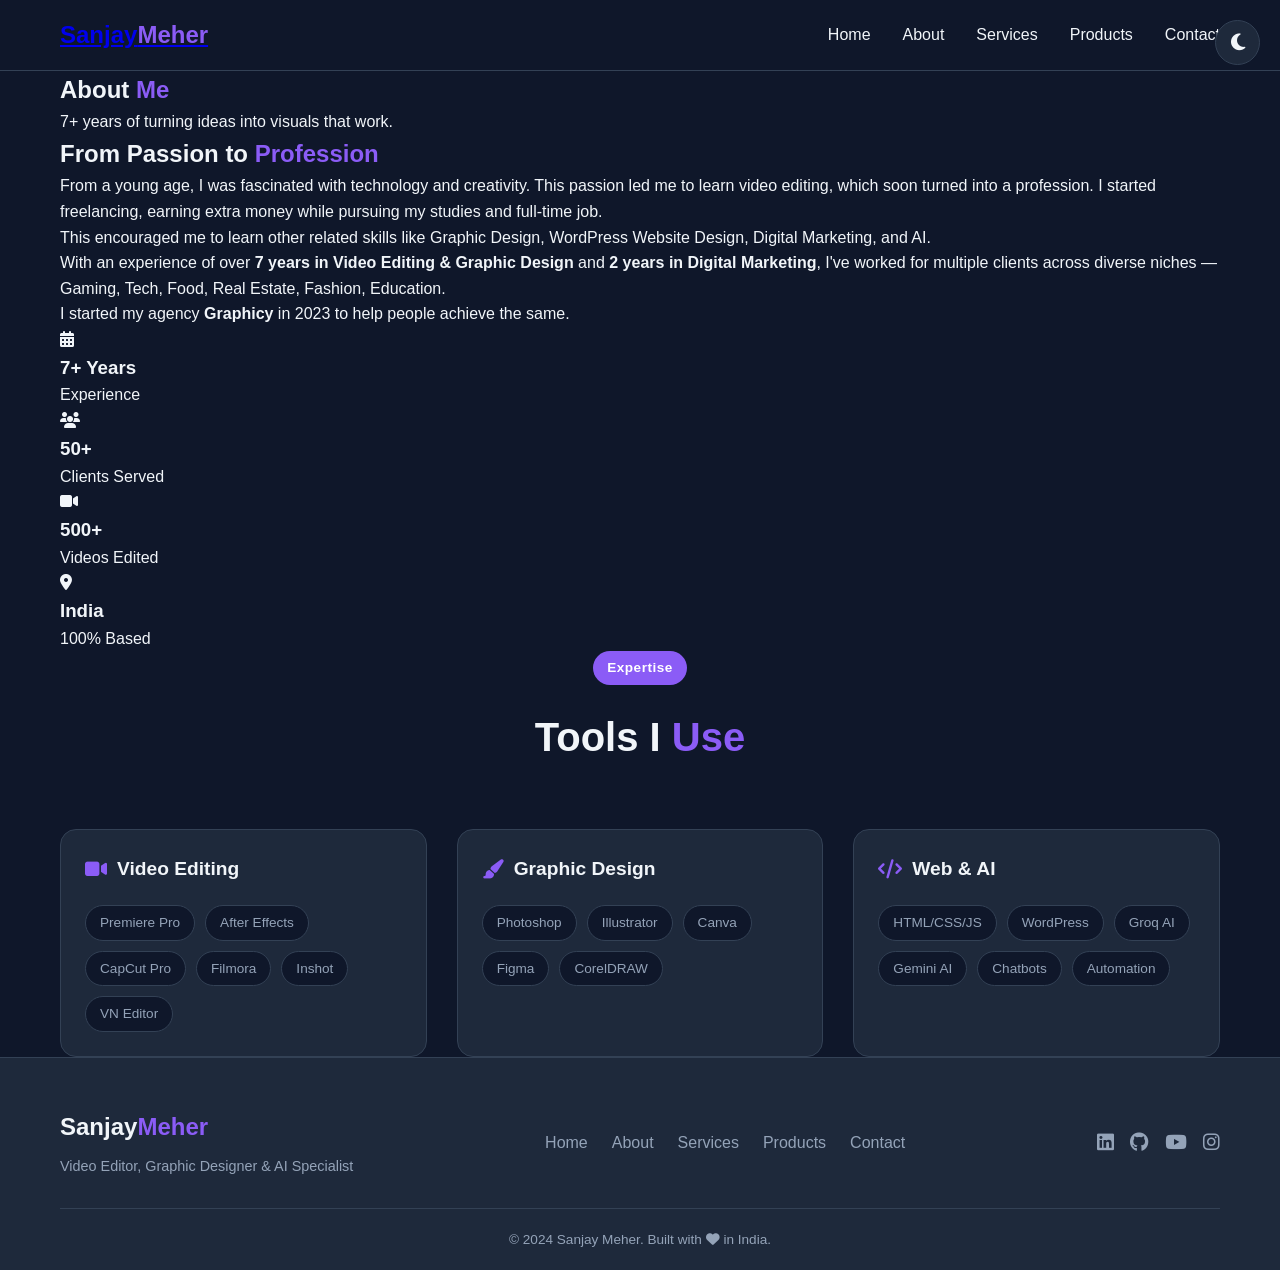
==== about.html @ a9eccd15 "Create about.html" ====
<!DOCTYPE html>
<html lang="en">
<head>
    <meta charset="UTF-8">
    <meta name="viewport" content="width=device-width, initial-scale=1.0">
    <meta name="description" content="Learn about Sanjay Meher - 7+ years experience in video editing, graphic design, and AI automation.">
    <title>About Sanjay Meher | Video Editor & AI Specialist</title>
    <link rel="stylesheet" href="style.css">
    <link rel="stylesheet" href="https://cdnjs.cloudflare.com/ajax/libs/font-awesome/6.5.1/css/all.min.css">
</head>
<body>
    <!-- Theme Toggle -->
    <div class="theme-toggle">
        <button id="themeBtn" aria-label="Switch theme">
            <i class="fas fa-moon"></i>
        </button>
    </div>

    <!-- Navigation (same as index) -->
    <nav>
        <div class="container nav-container">
            <div class="logo">
                <a href="index.html" class="logo-text">Sanjay<span class="accent">Meher</span></a>
            </div>
            <ul class="nav-links">
                <li><a href="index.html">Home</a></li>
                <li><a href="about.html">About</a></li>
                <li><a href="services.html">Services</a></li>
                <li><a href="products.html">Products</a></li>
                <li><a href="contact.html">Contact</a></li>
            </ul>
            <button class="mobile-menu-btn" id="mobileMenuBtn">
                <i class="fas fa-bars"></i>
            </button>
        </div>
    </nav>

    <div class="mobile-menu" id="mobileMenu">
        <ul>
            <li><a href="index.html">Home</a></li>
            <li><a href="about.html">About</a></li>
            <li><a href="services.html">Services</a></li>
            <li><a href="products.html">Products</a></li>
            <li><a href="contact.html">Contact</a></li>
        </ul>
    </div>

    <!-- About Hero -->
    <section class="page-hero">
        <div class="container">
            <h1>About <span class="accent">Me</span></h1>
            <p>7+ years of turning ideas into visuals that work.</p>
        </div>
    </section>

    <!-- Bio Section -->
    <section class="about-section">
        <div class="container">
            <div class="about-grid">
                <div class="about-content">
                    <h2>From Passion to <span class="accent">Profession</span></h2>
                    <p>From a young age, I was fascinated with technology and creativity. This passion led me to learn video editing, which soon turned into a profession. I started freelancing, earning extra money while pursuing my studies and full-time job.</p>
                    <p>This encouraged me to learn other related skills like Graphic Design, WordPress Website Design, Digital Marketing, and AI.</p>
                    <p>With an experience of over <strong>7 years in Video Editing & Graphic Design</strong> and <strong>2 years in Digital Marketing</strong>, I've worked for multiple clients across diverse niches — Gaming, Tech, Food, Real Estate, Fashion, Education.</p>
                    <p>I started my agency <strong>Graphicy</strong> in 2023 to help people achieve the same.</p>
                </div>
                <div class="about-stats">
                    <div class="stat-card">
                        <i class="fas fa-calendar-alt"></i>
                        <h3>7+ Years</h3>
                        <p>Experience</p>
                    </div>
                    <div class="stat-card">
                        <i class="fas fa-users"></i>
                        <h3>50+</h3>
                        <p>Clients Served</p>
                    </div>
                    <div class="stat-card">
                        <i class="fas fa-video"></i>
                        <h3>500+</h3>
                        <p>Videos Edited</p>
                    </div>
                    <div class="stat-card">
                        <i class="fas fa-map-marker-alt"></i>
                        <h3>India</h3>
                        <p>100% Based</p>
                    </div>
                </div>
            </div>
        </div>
    </section>

    <!-- Skills/Tools Section (Compact) -->
    <section class="tools-section">
        <div class="container">
            <div class="section-header">
                <span class="section-tag">Expertise</span>
                <h2 class="section-title">Tools I <span class="accent">Use</span></h2>
            </div>
            <div class="skills-grid">
                <div class="skill-category">
                    <h3><i class="fas fa-video"></i> Video Editing</h3>
                    <div class="skill-items">
                        <span>Premiere Pro</span>
                        <span>After Effects</span>
                        <span>CapCut Pro</span>
                        <span>Filmora</span>
                        <span>Inshot</span>
                        <span>VN Editor</span>
                    </div>
                </div>
                <div class="skill-category">
                    <h3><i class="fas fa-paintbrush"></i> Graphic Design</h3>
                    <div class="skill-items">
                        <span>Photoshop</span>
                        <span>Illustrator</span>
                        <span>Canva</span>
                        <span>Figma</span>
                        <span>CorelDRAW</span>
                    </div>
                </div>
                <div class="skill-category">
                    <h3><i class="fas fa-code"></i> Web & AI</h3>
                    <div class="skill-items">
                        <span>HTML/CSS/JS</span>
                        <span>WordPress</span>
                        <span>Groq AI</span>
                        <span>Gemini AI</span>
                        <span>Chatbots</span>
                        <span>Automation</span>
                    </div>
                </div>
            </div>
        </div>
    </section>

    <!-- Footer (same as index) -->
    <footer>
        <div class="container">
            <div class="footer-content">
                <div class="footer-logo">
                    <span class="logo-text">Sanjay<span class="accent">Meher</span></span>
                    <p>Video Editor, Graphic Designer & AI Specialist</p>
                </div>
                <div class="footer-links">
                    <a href="index.html">Home</a>
                    <a href="about.html">About</a>
                    <a href="services.html">Services</a>
                    <a href="products.html">Products</a>
                    <a href="contact.html">Contact</a>
                </div>
                <div class="footer-social">
                    <a href="#" target="_blank"><i class="fab fa-linkedin"></i></a>
                    <a href="#" target="_blank"><i class="fab fa-github"></i></a>
                    <a href="#" target="_blank"><i class="fab fa-youtube"></i></a>
                    <a href="#" target="_blank"><i class="fab fa-instagram"></i></a>
                </div>
            </div>
            <div class="footer-bottom">
                <p>&copy; 2024 Sanjay Meher. Built with <i class="fas fa-heart"></i> in India.</p>
            </div>
        </div>
    </footer>

    <script src="script.js"></script>
</body>
</html>
---- style.css ----
/* ========== CSS Variables (Dark Theme Default) ========== */
:root {
    --bg-primary: #0F172A;
    --bg-secondary: #1E293B;
    --bg-card: #1E293B;
    --text-primary: #F1F5F9;
    --text-secondary: #94A3B8;
    --accent: #8B5CF6;
    --accent-hover: #7C3AED;
    --border: #334155;
    --success: #10B981;
    --warning: #F59E0B;
    --danger: #EF4444;
}

/* Light Theme Override */
body.light-theme {
    --bg-primary: #FFFFFF;
    --bg-secondary: #F8FAFC;
    --bg-card: #FFFFFF;
    --text-primary: #0F172A;
    --text-secondary: #475569;
    --border: #E2E8F0;
}

/* ========== Reset & Base ========== */
* {
    margin: 0;
    padding: 0;
    box-sizing: border-box;
}

html {
    scroll-behavior: smooth;
}

body {
    font-family: -apple-system, BlinkMacSystemFont, 'Segoe UI', Roboto, 'Helvetica Neue', Arial, sans-serif;
    background: var(--bg-primary);
    color: var(--text-primary);
    line-height: 1.6;
    transition: background 0.3s ease, color 0.3s ease;
}

.container {
    max-width: 1200px;
    margin: 0 auto;
    padding: 0 20px;
}

/* ========== Typography ========== */
.accent {
    color: var(--accent);
}

.section-header {
    text-align: center;
    margin-bottom: 60px;
}

.section-tag {
    display: inline-block;
    background: var(--accent);
    color: white;
    font-size: 0.85rem;
    font-weight: 600;
    padding: 6px 14px;
    border-radius: 20px;
    margin-bottom: 20px;
    letter-spacing: 0.5px;
}

.section-title {
    font-size: 2.5rem;
    margin-bottom: 16px;
}

.section-subtitle {
    color: var(--text-secondary);
    font-size: 1.1rem;
    max-width: 600px;
    margin: 0 auto;
}

/* ========== Theme Toggle ========== */
.theme-toggle {
    position: fixed;
    top: 20px;
    right: 20px;
    z-index: 1000;
}

#themeBtn {
    background: var(--bg-card);
    border: 1px solid var(--border);
    border-radius: 50%;
    width: 45px;
    height: 45px;
    cursor: pointer;
    font-size: 1.2rem;
    color: var(--text-primary);
    transition: all 0.3s ease;
}

#themeBtn:hover {
    background: var(--accent);
    color: white;
    border-color: var(--accent);
}

/* ========== Navigation ========== */
nav {
    background: var(--bg-primary);
    border-bottom: 1px solid var(--border);
    position: sticky;
    top: 0;
    z-index: 100;
    backdrop-filter: blur(10px);
}

.nav-container {
    display: flex;
    justify-content: space-between;
    align-items: center;
    height: 70px;
}

.logo-text {
    font-size: 1.5rem;
    font-weight: 700;
}

.nav-links {
    display: flex;
    gap: 32px;
    list-style: none;
}

.nav-links a {
    color: var(--text-primary);
    text-decoration: none;
    font-weight: 500;
    transition: color 0.3s ease;
}

.nav-links a:hover {
    color: var(--accent);
}

.mobile-menu-btn {
    display: none;
    background: none;
    border: none;
    font-size: 1.5rem;
    cursor: pointer;
    color: var(--text-primary);
}

.mobile-menu {
    display: none;
    position: fixed;
    top: 70px;
    left: 0;
    right: 0;
    background: var(--bg-primary);
    border-bottom: 1px solid var(--border);
    padding: 20px;
    z-index: 99;
}

.mobile-menu.active {
    display: block;
}

.mobile-menu ul {
    list-style: none;
}

.mobile-menu li {
    margin-bottom: 15px;
}

.mobile-menu a {
    color: var(--text-primary);
    text-decoration: none;
    font-size: 1.1rem;
}

/* ========== Hero Section ========== */
.hero {
    padding: 100px 0 80px;
    text-align: center;
}

.hero-badge {
    display: inline-block;
    background: var(--bg-card);
    border: 1px solid var(--border);
    border-radius: 50px;
    padding: 8px 20px;
    font-size: 0.85rem;
    color: var(--text-secondary);
    margin-bottom: 30px;
}

.hero-title {
    font-size: 3.5rem;
    line-height: 1.2;
    margin-bottom: 24px;
}

.hero-subtitle {
    font-size: 1.2rem;
    color: var(--text-secondary);
    max-width: 700px;
    margin: 0 auto 32px;
}

.hero-buttons {
    display: flex;
    gap: 16px;
    justify-content: center;
    margin-bottom: 40px;
}

.btn {
    display: inline-flex;
    align-items: center;
    gap: 10px;
    padding: 12px 28px;
    border-radius: 50px;
    text-decoration: none;
    font-weight: 600;
    transition: all 0.3s ease;
    cursor: pointer;
    border: none;
    font-size: 1rem;
}

.btn-primary {
    background: var(--accent);
    color: white;
}

.btn-primary:hover {
    background: var(--accent-hover);
    transform: translateY(-2px);
}

.btn-secondary {
    background: transparent;
    color: var(--text-primary);
    border: 1px solid var(--border);
}

.btn-secondary:hover {
    border-color: var(--accent);
    color: var(--accent);
}

.trust-badge {
    color: var(--text-secondary);
    font-size: 0.9rem;
}

/* ========== Services Section ========== */
.services {
    padding: 80px 0;
}

.services-grid {
    display: grid;
    grid-template-columns: repeat(auto-fit, minmax(350px, 1fr));
    gap: 30px;
}

.service-card {
    background: var(--bg-card);
    border: 1px solid var(--border);
    border-radius: 20px;
    padding: 30px;
    transition: all 0.3s ease;
}

.service-card:hover {
    transform: translateY(-5px);
    border-color: var(--accent);
}

.service-icon {
    font-size: 2.5rem;
    color: var(--accent);
    margin-bottom: 20px;
}

.service-card h3 {
    font-size: 1.3rem;
    margin-bottom: 12px;
}

.service-card p {
    color: var(--text-secondary);
    margin-bottom: 16px;
}

.service-features {
    list-style: none;
    margin-top: 16px;
}

.service-features li {
    color: var(--text-secondary);
    font-size: 0.9rem;
    padding: 6px 0;
    padding-left: 20px;
    position: relative;
}

.service-features li::before {
    content: "✓";
    color: var(--accent);
    position: absolute;
    left: 0;
}

/* ========== Skills Section ========== */
.skills {
    padding: 80px 0;
    background: var(--bg-secondary);
}

.skills-grid {
    display: grid;
    grid-template-columns: repeat(auto-fit, minmax(250px, 1fr));
    gap: 30px;
}

.skill-category {
    background: var(--bg-card);
    border: 1px solid var(--border);
    border-radius: 16px;
    padding: 24px;
}

.skill-category h3 {
    font-size: 1.2rem;
    margin-bottom: 20px;
    display: flex;
    align-items: center;
    gap: 10px;
}

.skill-category h3 i {
    color: var(--accent);
}

.skill-items {
    display: flex;
    flex-wrap: wrap;
    gap: 10px;
}

.skill-items span {
    background: var(--bg-primary);
    color: var(--text-secondary);
    padding: 6px 14px;
    border-radius: 20px;
    font-size: 0.85rem;
    border: 1px solid var(--border);
}

/* ========== Contact Section ========== */
.contact {
    padding: 80px 0;
}

.contact-grid {
    display: grid;
    grid-template-columns: 1fr 1fr;
    gap: 40px;
}

.contact-info {
    display: flex;
    flex-direction: column;
    gap: 24px;
}

.contact-card {
    background: var(--bg-card);
    border: 1px solid var(--border);
    border-radius: 20px;
    padding: 30px;
    text-align: center;
}

.contact-card i {
    font-size: 2.5rem;
    color: var(--accent);
    margin-bottom: 15px;
}

.contact-card h3 {
    margin-bottom: 8px;
}

.contact-card p {
    color: var(--text-secondary);
    margin-bottom: 20px;
}

.btn-whatsapp, .btn-email {
    display: inline-block;
    padding: 10px 20px;
    border-radius: 50px;
    text-decoration: none;
    font-weight: 600;
    transition: all 0.3s ease;
}

.btn-whatsapp {
    background: #25D366;
    color: white;
}

.btn-email {
    background: var(--accent);
    color: white;
}

.contact-form {
    background: var(--bg-card);
    border: 1px solid var(--border);
    border-radius: 20px;
    padding: 30px;
}

.contact-form input,
.contact-form textarea {
    width: 100%;
    padding: 12px 16px;
    margin-bottom: 16px;
    background: var(--bg-primary);
    border: 1px solid var(--border);
    border-radius: 12px;
    color: var(--text-primary);
    font-family: inherit;
}

.contact-form input:focus,
.contact-form textarea:focus {
    outline: none;
    border-color: var(--accent);
}

/* ========== Footer ========== */
footer {
    background: var(--bg-secondary);
    border-top: 1px solid var(--border);
    padding: 50px 0 20px;
}

.footer-content {
    display: flex;
    justify-content: space-between;
    align-items: center;
    flex-wrap: wrap;
    gap: 30px;
    margin-bottom: 30px;
}

.footer-logo p {
    color: var(--text-secondary);
    font-size: 0.9rem;
    margin-top: 8px;
}

.footer-links {
    display: flex;
    gap: 24px;
    flex-wrap: wrap;
}

.footer-links a {
    color: var(--text-secondary);
    text-decoration: none;
    transition: color 0.3s ease;
}

.footer-links a:hover {
    color: var(--accent);
}

.footer-social {
    display: flex;
    gap: 16px;
}

.footer-social a {
    color: var(--text-secondary);
    font-size: 1.2rem;
    transition: color 0.3s ease;
}

.footer-social a:hover {
    color: var(--accent);
}

.footer-bottom {
    text-align: center;
    padding-top: 20px;
    border-top: 1px solid var(--border);
    color: var(--text-secondary);
    font-size: 0.85rem;
}

/* ========== Responsive ========== */
@media (max-width: 768px) {
    .nav-links {
        display: none;
    }
    
    .mobile-menu-btn {
        display: block;
    }
    
    .hero-title {
        font-size: 2.2rem;
    }
    
    .section-title {
        font-size: 1.8rem;
    }
    
    .services-grid {
        grid-template-columns: 1fr;
    }
    
    .contact-grid {
        grid-template-columns: 1fr;
    }
    
    .footer-content {
        flex-direction: column;
        text-align: center;
    }
    
    .hero-buttons {
        flex-direction: column;
        align-items: center;
    }
    
    .btn {
        width: 100%;
        max-width: 250px;
        justify-content: center;
    }
}

@media (max-width: 480px) {
    .container {
        padding: 0 16px;
    }
    
    .hero {
        padding: 60px 0;
    }
    
    .hero-title {
        font-size: 1.8rem;
    }
}
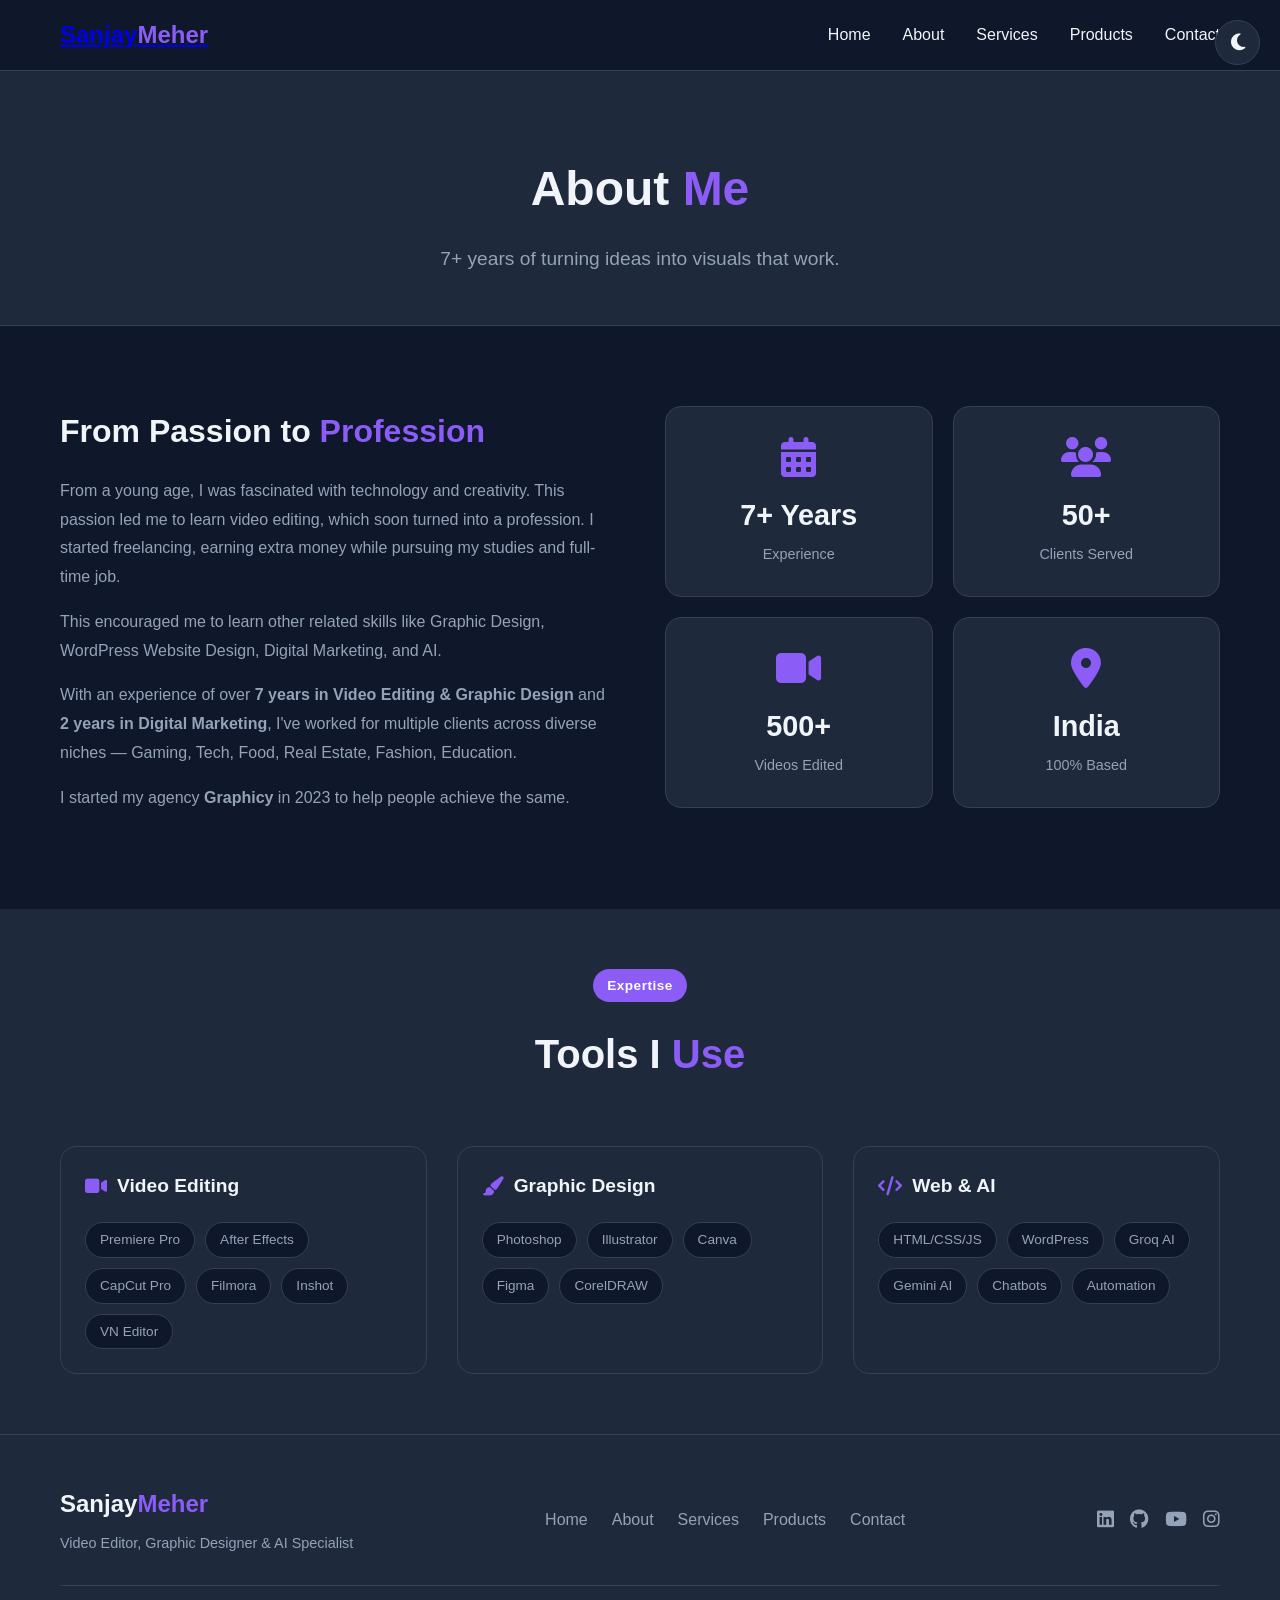
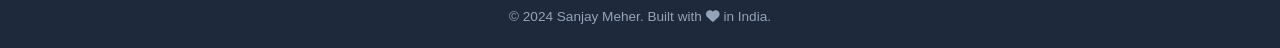
==== commit 87ba1749: "Update about.html" ====
--- a/about.html
+++ b/about.html
@@ -162,6 +162,6 @@
         </div>
     </footer>
 
-    <script src="script.js"></script>
+    <script src="js/main.js"></script>
 </body>
 </html>
--- a/style.css
+++ b/style.css
@@ -12,7 +12,509 @@
     --warning: #F59E0B;
     --danger: #EF4444;
 }
-
+/* ========== Page Hero ========== */
+.page-hero {
+    padding: 80px 0 50px;
+    text-align: center;
+    background: var(--bg-secondary);
+    border-bottom: 1px solid var(--border);
+}
+/* ========== Services Page ========== */
+.services-section {
+    padding: 60px 0;
+}
+
+.services-grid-full {
+    display: grid;
+    grid-template-columns: repeat(auto-fill, minmax(350px, 1fr));
+    gap: 30px;
+}
+
+.service-card-full {
+    background: var(--bg-card);
+    border: 1px solid var(--border);
+    border-radius: 20px;
+    padding: 30px;
+    transition: all 0.3s ease;
+}
+
+.service-card-full:hover {
+    transform: translateY(-5px);
+    border-color: var(--accent);
+}
+
+.service-price {
+    margin-top: 20px;
+    padding-top: 15px;
+    border-top: 1px solid var(--border);
+    font-weight: 600;
+    color: var(--accent);
+    font-size: 1.1rem;
+}
+
+/* How It Works Steps */
+.how-it-works {
+    padding: 60px 0;
+    background: var(--bg-secondary);
+}
+
+.steps-grid {
+    display: grid;
+    grid-template-columns: repeat(auto-fit, minmax(250px, 1fr));
+    gap: 30px;
+    margin-top: 40px;
+}
+
+.step-card {
+    text-align: center;
+    padding: 30px;
+    background: var(--bg-card);
+    border: 1px solid var(--border);
+    border-radius: 20px;
+}
+
+.step-number {
+    width: 50px;
+    height: 50px;
+    background: var(--accent);
+    color: white;
+    border-radius: 50%;
+    display: flex;
+    align-items: center;
+    justify-content: center;
+    font-size: 1.5rem;
+    font-weight: bold;
+    margin: 0 auto 20px;
+}
+
+/* ========== Contact Page ========== */
+.contact-section {
+    padding: 60px 0;
+}
+
+.contact-grid-full {
+    display: grid;
+    grid-template-columns: 1fr 1.5fr;
+    gap: 40px;
+}
+
+.contact-info-full {
+    display: flex;
+    flex-direction: column;
+    gap: 20px;
+}
+
+.contact-card-large {
+    background: var(--bg-card);
+    border: 1px solid var(--border);
+    border-radius: 20px;
+    padding: 25px;
+    text-align: center;
+}
+
+.contact-card-large i {
+    font-size: 2rem;
+    color: var(--accent);
+    margin-bottom: 15px;
+}
+
+.contact-card-large h3 {
+    margin-bottom: 8px;
+}
+
+.contact-card-large p {
+    color: var(--text-secondary);
+    margin-bottom: 15px;
+}
+
+.btn-call {
+    display: inline-block;
+    background: var(--accent);
+    color: white;
+    padding: 10px 20px;
+    border-radius: 50px;
+    text-decoration: none;
+    font-weight: 600;
+}
+
+.contact-form-full {
+    background: var(--bg-card);
+    border: 1px solid var(--border);
+    border-radius: 20px;
+    padding: 30px;
+}
+
+.contact-form-full h3 {
+    font-size: 1.5rem;
+    margin-bottom: 20px;
+}
+
+.form-row {
+    display: grid;
+    grid-template-columns: 1fr 1fr;
+    gap: 15px;
+    margin-bottom: 15px;
+}
+
+.contact-form-full input,
+.contact-form-full select,
+.contact-form-full textarea {
+    width: 100%;
+    padding: 12px 16px;
+    background: var(--bg-primary);
+    border: 1px solid var(--border);
+    border-radius: 12px;
+    color: var(--text-primary);
+    font-family: inherit;
+}
+
+.contact-form-full input:focus,
+.contact-form-full select:focus,
+.contact-form-full textarea:focus {
+    outline: none;
+    border-color: var(--accent);
+}
+
+.btn-block {
+    width: 100%;
+    justify-content: center;
+    margin-top: 10px;
+}
+
+.form-note {
+    text-align: center;
+    font-size: 0.85rem;
+    color: var(--text-secondary);
+    margin-top: 15px;
+}
+
+/* FAQ Section */
+.faq-section {
+    padding: 60px 0;
+    background: var(--bg-secondary);
+}
+
+.faq-grid {
+    display: grid;
+    grid-template-columns: repeat(auto-fit, minmax(350px, 1fr));
+    gap: 25px;
+    margin-top: 40px;
+}
+
+.faq-item {
+    background: var(--bg-card);
+    border: 1px solid var(--border);
+    border-radius: 16px;
+    padding: 24px;
+}
+
+.faq-item h3 {
+    font-size: 1.1rem;
+    margin-bottom: 12px;
+    color: var(--accent);
+}
+
+.faq-item p {
+    color: var(--text-secondary);
+    line-height: 1.6;
+}
+
+/* Mobile Menu Theme Toggle */
+.mobile-theme-toggle {
+    margin-top: 15px;
+    padding-top: 15px;
+    border-top: 1px solid var(--border);
+}
+
+.mobile-theme-btn {
+    width: 100%;
+    background: var(--bg-card);
+    border: 1px solid var(--border);
+    border-radius: 12px;
+    padding: 12px;
+    color: var(--text-primary);
+    font-size: 1rem;
+    cursor: pointer;
+    display: flex;
+    align-items: center;
+    justify-content: center;
+    gap: 10px;
+}
+
+.mobile-theme-btn:hover {
+    background: var(--accent);
+    color: white;
+    border-color: var(--accent);
+}
+
+/* Desktop theme toggle (floating button - hide on mobile) */
+@media (max-width: 768px) {
+    .theme-toggle {
+        display: none;
+    }
+}
+
+@media (min-width: 769px) {
+    .mobile-theme-toggle {
+        display: none;
+    }
+}
+
+/* Responsive */
+@media (max-width: 768px) {
+    .services-grid-full {
+        grid-template-columns: 1fr;
+    }
+    
+    .contact-grid-full {
+        grid-template-columns: 1fr;
+    }
+    
+    .form-row {
+        grid-template-columns: 1fr;
+    }
+    
+    .faq-grid {
+        grid-template-columns: 1fr;
+    }
+    
+    .steps-grid {
+        grid-template-columns: 1fr;
+    }
+}
+.page-hero h1 {
+    font-size: 3rem;
+    margin-bottom: 16px;
+}
+
+.page-hero p {
+    font-size: 1.2rem;
+    color: var(--text-secondary);
+    max-width: 600px;
+    margin: 0 auto;
+}
+
+/* ========== About Page ========== */
+.about-section {
+    padding: 80px 0;
+}
+
+.about-grid {
+    display: grid;
+    grid-template-columns: 1fr 1fr;
+    gap: 50px;
+    align-items: start;
+}
+
+.about-content h2 {
+    font-size: 2rem;
+    margin-bottom: 20px;
+}
+
+.about-content p {
+    color: var(--text-secondary);
+    margin-bottom: 16px;
+    line-height: 1.8;
+}
+
+.about-stats {
+    display: grid;
+    grid-template-columns: repeat(2, 1fr);
+    gap: 20px;
+}
+
+.stat-card {
+    background: var(--bg-card);
+    border: 1px solid var(--border);
+    border-radius: 16px;
+    padding: 30px 20px;
+    text-align: center;
+    transition: all 0.3s ease;
+}
+
+.stat-card:hover {
+    transform: translateY(-5px);
+    border-color: var(--accent);
+}
+
+.stat-card i {
+    font-size: 2.5rem;
+    color: var(--accent);
+    margin-bottom: 15px;
+}
+
+.stat-card h3 {
+    font-size: 1.8rem;
+    margin-bottom: 5px;
+}
+
+.stat-card p {
+    color: var(--text-secondary);
+    font-size: 0.9rem;
+}
+
+.tools-section {
+    padding: 60px 0;
+    background: var(--bg-secondary);
+}
+
+/* ========== Products Page ========== */
+.products-section {
+    padding: 60px 0;
+}
+
+.products-header {
+    display: flex;
+    justify-content: space-between;
+    align-items: center;
+    flex-wrap: wrap;
+    gap: 20px;
+    margin-bottom: 40px;
+}
+
+.products-count {
+    color: var(--text-secondary);
+    font-size: 0.9rem;
+}
+
+.search-input {
+    padding: 10px 16px;
+    background: var(--bg-card);
+    border: 1px solid var(--border);
+    border-radius: 50px;
+    color: var(--text-primary);
+    width: 250px;
+    font-size: 0.9rem;
+}
+
+.search-input:focus {
+    outline: none;
+    border-color: var(--accent);
+}
+
+.products-grid {
+    display: grid;
+    grid-template-columns: repeat(auto-fill, minmax(300px, 1fr));
+    gap: 30px;
+}
+
+.product-card {
+    background: var(--bg-card);
+    border: 1px solid var(--border);
+    border-radius: 16px;
+    overflow: hidden;
+    transition: all 0.3s ease;
+}
+
+.product-card:hover {
+    transform: translateY(-5px);
+    border-color: var(--accent);
+}
+
+.product-image {
+    position: relative;
+    height: 200px;
+    overflow: hidden;
+}
+
+.product-image img {
+    width: 100%;
+    height: 100%;
+    object-fit: cover;
+}
+
+.product-price-tag {
+    position: absolute;
+    top: 12px;
+    right: 12px;
+    background: var(--accent);
+    color: white;
+    padding: 4px 12px;
+    border-radius: 20px;
+    font-size: 0.85rem;
+    font-weight: 600;
+}
+
+.product-info {
+    padding: 20px;
+}
+
+.product-info h3 {
+    font-size: 1.2rem;
+    margin-bottom: 10px;
+}
+
+.product-info p {
+    color: var(--text-secondary);
+    font-size: 0.9rem;
+    margin-bottom: 15px;
+    line-height: 1.5;
+}
+
+.product-category {
+    display: inline-block;
+    background: var(--bg-primary);
+    border: 1px solid var(--border);
+    padding: 4px 10px;
+    border-radius: 20px;
+    font-size: 0.75rem;
+    color: var(--text-secondary);
+    margin-bottom: 15px;
+}
+
+.btn-small {
+    padding: 8px 16px;
+    font-size: 0.85rem;
+    width: 100%;
+    justify-content: center;
+}
+
+.loading-spinner, .no-results {
+    text-align: center;
+    padding: 60px;
+    color: var(--text-secondary);
+}
+
+/* ========== CTA Section ========== */
+.cta-section {
+    padding: 80px 0;
+    background: var(--bg-secondary);
+    text-align: center;
+}
+
+.cta-content h2 {
+    font-size: 2rem;
+    margin-bottom: 16px;
+}
+
+.cta-content p {
+    color: var(--text-secondary);
+    margin-bottom: 30px;
+}
+
+/* ========== Responsive ========== */
+@media (max-width: 768px) {
+    .about-grid {
+        grid-template-columns: 1fr;
+    }
+    
+    .products-header {
+        flex-direction: column;
+        align-items: flex-start;
+    }
+    
+    .search-input {
+        width: 100%;
+    }
+    
+    .products-grid {
+        grid-template-columns: 1fr;
+    }
+    
+    .page-hero h1 {
+        font-size: 2rem;
+    }
+}
 /* Light Theme Override */
 body.light-theme {
     --bg-primary: #FFFFFF;
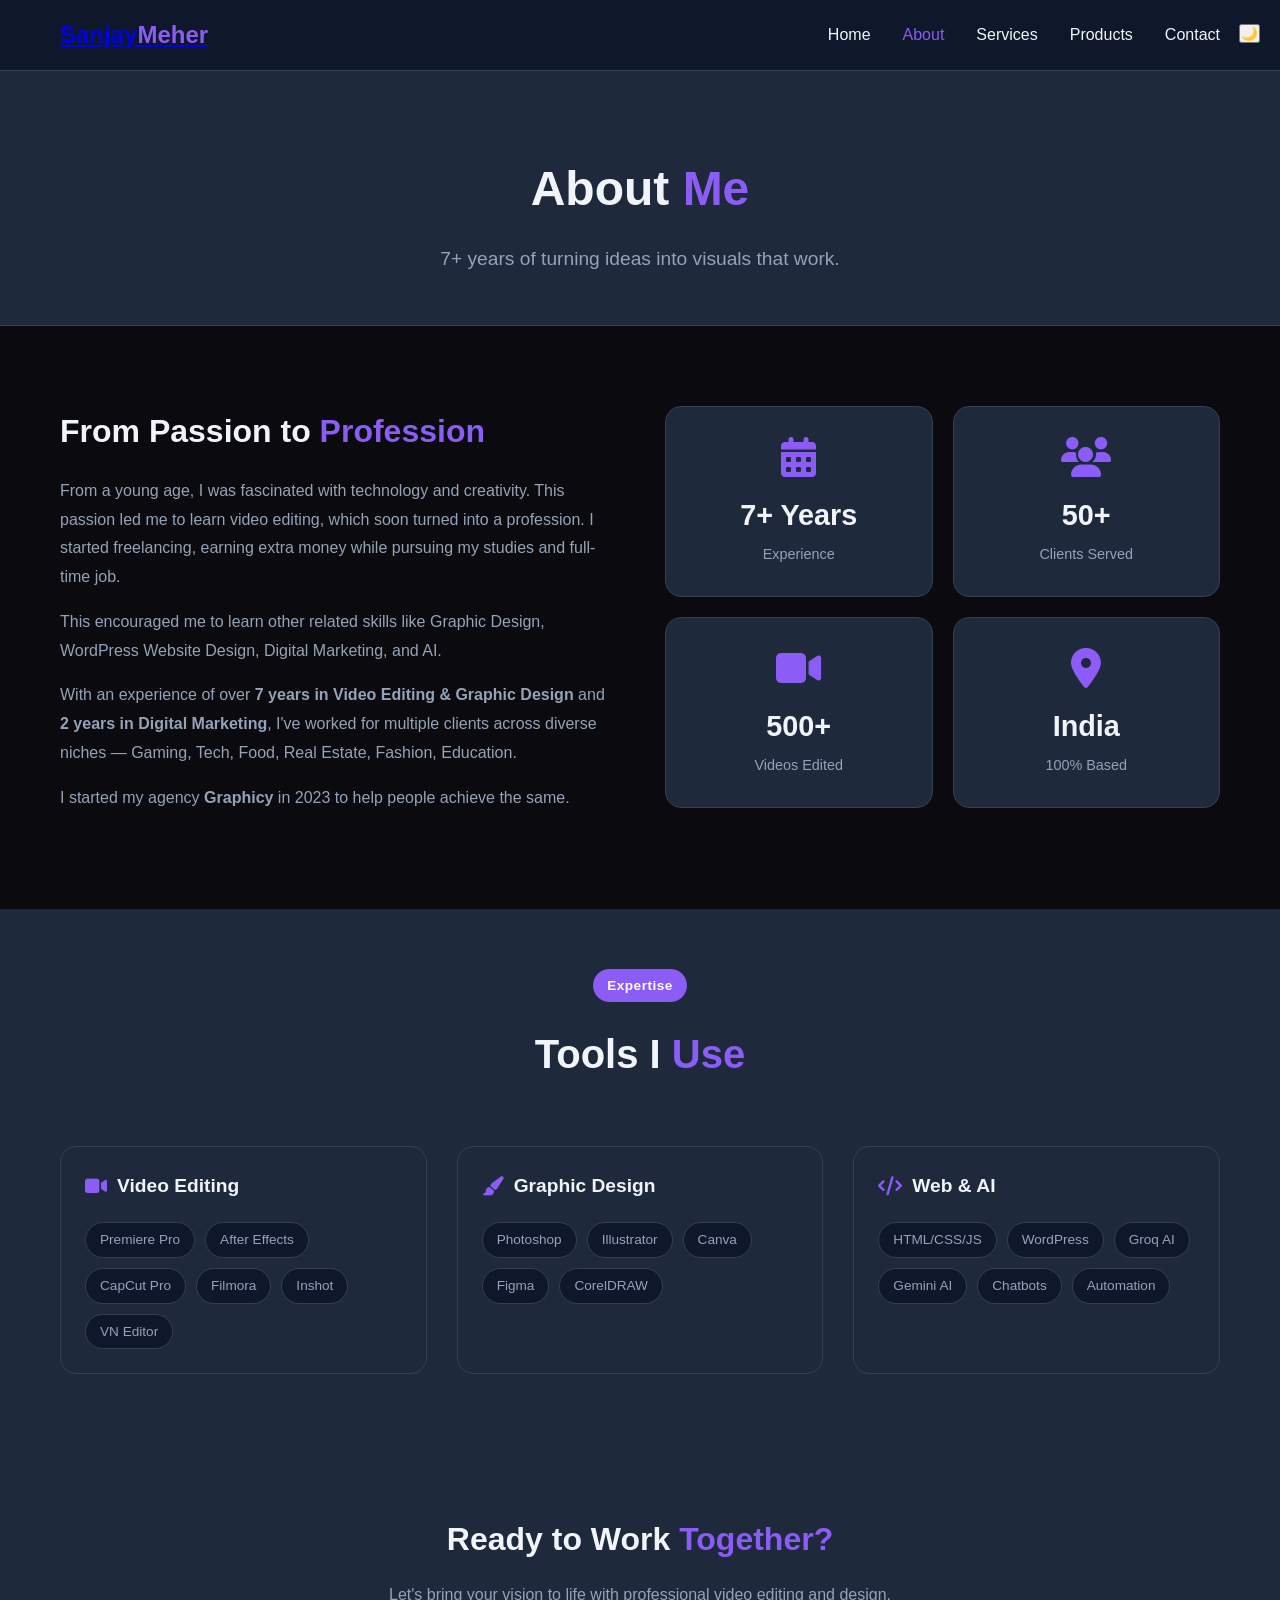
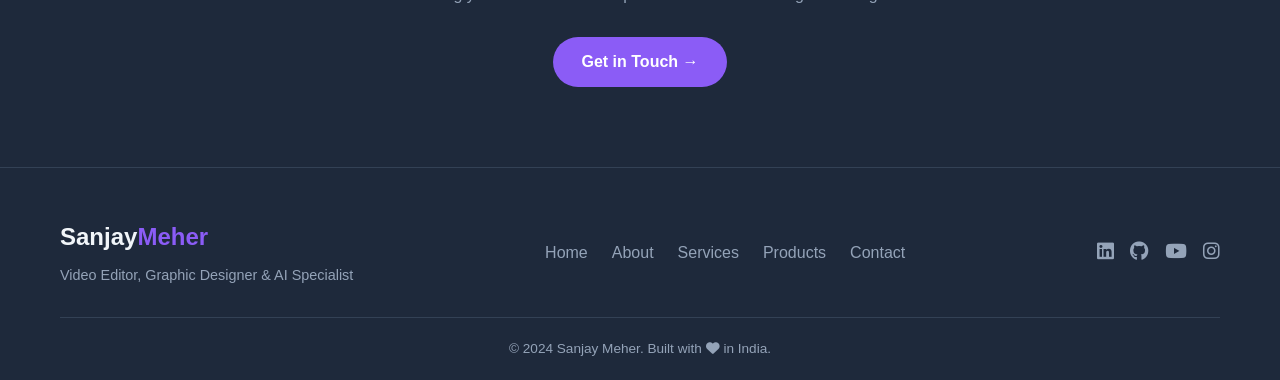
==== commit b8c99cdb: "Update about.html" ====
--- a/about.html
+++ b/about.html
@@ -9,14 +9,14 @@
     <link rel="stylesheet" href="https://cdnjs.cloudflare.com/ajax/libs/font-awesome/6.5.1/css/all.min.css">
 </head>
 <body>
-    <!-- Theme Toggle -->
+    <!-- Desktop Theme Toggle -->
     <div class="theme-toggle">
-        <button id="themeBtn" aria-label="Switch theme">
-            <i class="fas fa-moon"></i>
+        <button id="themeToggleDesktop" aria-label="Switch theme">
+            <span class="theme-icon">🌙</span>
         </button>
     </div>
 
-    <!-- Navigation (same as index) -->
+    <!-- Navigation -->
     <nav>
         <div class="container nav-container">
             <div class="logo">
@@ -24,17 +24,18 @@
             </div>
             <ul class="nav-links">
                 <li><a href="index.html">Home</a></li>
-                <li><a href="about.html">About</a></li>
+                <li><a href="about.html" class="active">About</a></li>
                 <li><a href="services.html">Services</a></li>
                 <li><a href="products.html">Products</a></li>
                 <li><a href="contact.html">Contact</a></li>
             </ul>
-            <button class="mobile-menu-btn" id="mobileMenuBtn">
+            <button class="mobile-menu-btn" id="hamburgerBtn" aria-label="Menu">
                 <i class="fas fa-bars"></i>
             </button>
         </div>
     </nav>
 
+    <!-- Mobile Menu -->
     <div class="mobile-menu" id="mobileMenu">
         <ul>
             <li><a href="index.html">Home</a></li>
@@ -43,6 +44,12 @@
             <li><a href="products.html">Products</a></li>
             <li><a href="contact.html">Contact</a></li>
         </ul>
+        <!-- Mobile Theme Toggle -->
+        <div class="mobile-theme-toggle">
+            <button id="themeToggleMobile" class="mobile-theme-btn">
+                <span class="theme-icon">🌙</span> Switch Theme
+            </button>
+        </div>
     </div>
 
     <!-- About Hero -->
@@ -90,7 +97,7 @@
         </div>
     </section>
 
-    <!-- Skills/Tools Section (Compact) -->
+    <!-- Skills/Tools Section -->
     <section class="tools-section">
         <div class="container">
             <div class="section-header">
@@ -134,7 +141,18 @@
         </div>
     </section>
 
-    <!-- Footer (same as index) -->
+    <!-- CTA Section -->
+    <section class="cta-section">
+        <div class="container">
+            <div class="cta-content">
+                <h2>Ready to Work <span class="accent">Together?</span></h2>
+                <p>Let's bring your vision to life with professional video editing and design.</p>
+                <a href="contact.html" class="btn btn-primary">Get in Touch →</a>
+            </div>
+        </div>
+    </section>
+
+    <!-- Footer -->
     <footer>
         <div class="container">
             <div class="footer-content">
@@ -150,10 +168,10 @@
                     <a href="contact.html">Contact</a>
                 </div>
                 <div class="footer-social">
-                    <a href="#" target="_blank"><i class="fab fa-linkedin"></i></a>
-                    <a href="#" target="_blank"><i class="fab fa-github"></i></a>
-                    <a href="#" target="_blank"><i class="fab fa-youtube"></i></a>
-                    <a href="#" target="_blank"><i class="fab fa-instagram"></i></a>
+                    <a href="#" target="_blank" aria-label="LinkedIn"><i class="fab fa-linkedin"></i></a>
+                    <a href="#" target="_blank" aria-label="GitHub"><i class="fab fa-github"></i></a>
+                    <a href="#" target="_blank" aria-label="YouTube"><i class="fab fa-youtube"></i></a>
+                    <a href="#" target="_blank" aria-label="Instagram"><i class="fab fa-instagram"></i></a>
                 </div>
             </div>
             <div class="footer-bottom">
--- a/style.css
+++ b/style.css
@@ -12,13 +12,427 @@
     --warning: #F59E0B;
     --danger: #EF4444;
 }
+
+/* ========== Light Theme Override ========== */
+body.light-theme {
+    --bg-primary: #FFFFFF;
+    --bg-secondary: #F8FAFC;
+    --bg-card: #FFFFFF;
+    --text-primary: #0F172A;
+    --text-secondary: #475569;
+    --border: #E2E8F0;
+}
+
+/* ========== Reset & Base ========== */
+* {
+    margin: 0;
+    padding: 0;
+    box-sizing: border-box;
+}
+
+html {
+    scroll-behavior: smooth;
+}
+
+body {
+    font-family: -apple-system, BlinkMacSystemFont, 'Segoe UI', Roboto, 'Helvetica Neue', Arial, sans-serif;
+    background: var(--bg-primary);
+    color: var(--text-primary);
+    line-height: 1.6;
+    transition: background-color 0.3s ease, color 0.3s ease;
+    min-height: 100vh;
+}
+
+.container {
+    max-width: 1200px;
+    margin: 0 auto;
+    padding: 0 20px;
+}
+
+/* ========== Typography ========== */
+.accent {
+    color: var(--accent);
+}
+
+.section-header {
+    text-align: center;
+    margin-bottom: 60px;
+}
+
+.section-tag {
+    display: inline-block;
+    background: var(--accent);
+    color: white;
+    font-size: 0.85rem;
+    font-weight: 600;
+    padding: 6px 14px;
+    border-radius: 20px;
+    margin-bottom: 20px;
+    letter-spacing: 0.5px;
+}
+
+.section-title {
+    font-size: 2.5rem;
+    margin-bottom: 16px;
+}
+
+.section-subtitle {
+    color: var(--text-secondary);
+    font-size: 1.1rem;
+    max-width: 600px;
+    margin: 0 auto;
+}
+
+/* ========== Theme Toggle ========== */
+.theme-toggle {
+    position: fixed;
+    top: 20px;
+    right: 20px;
+    z-index: 1000;
+}
+
+#themeBtn {
+    background: var(--bg-card);
+    border: 1px solid var(--border);
+    border-radius: 50%;
+    width: 45px;
+    height: 45px;
+    cursor: pointer;
+    font-size: 1.2rem;
+    color: var(--text-primary);
+    transition: all 0.3s ease;
+    display: flex;
+    align-items: center;
+    justify-content: center;
+}
+
+#themeBtn:hover {
+    background: var(--accent);
+    color: white;
+    border-color: var(--accent);
+    transform: scale(1.05);
+}
+
+/* ========== Navigation ========== */
+nav {
+    background: var(--bg-primary);
+    border-bottom: 1px solid var(--border);
+    position: sticky;
+    top: 0;
+    z-index: 100;
+    backdrop-filter: blur(10px);
+    transition: background 0.3s ease, border-color 0.3s ease;
+}
+
+.nav-container {
+    display: flex;
+    justify-content: space-between;
+    align-items: center;
+    height: 70px;
+}
+
+.logo-text {
+    font-size: 1.5rem;
+    font-weight: 700;
+}
+
+.logo-text a {
+    color: var(--text-primary);
+    text-decoration: none;
+    transition: color 0.3s ease;
+}
+
+.logo-text a:hover {
+    color: var(--accent);
+}
+
+.nav-links {
+    display: flex;
+    gap: 32px;
+    list-style: none;
+}
+
+.nav-links a {
+    color: var(--text-primary);
+    text-decoration: none;
+    font-weight: 500;
+    transition: color 0.3s ease;
+}
+
+.nav-links a:hover,
+.nav-links a.active {
+    color: var(--accent);
+}
+
+.mobile-menu-btn {
+    display: none;
+    background: none;
+    border: none;
+    font-size: 1.5rem;
+    cursor: pointer;
+    color: var(--text-primary);
+    transition: color 0.3s ease;
+}
+
+.mobile-menu-btn:hover {
+    color: var(--accent);
+}
+
+.mobile-menu {
+    display: none;
+    position: fixed;
+    top: 70px;
+    left: 0;
+    right: 0;
+    background: var(--bg-primary);
+    border-bottom: 1px solid var(--border);
+    padding: 20px;
+    z-index: 99;
+    transition: background 0.3s ease, border-color 0.3s ease;
+}
+
+.mobile-menu.active {
+    display: block;
+    animation: slideDown 0.3s ease;
+}
+
+@keyframes slideDown {
+    from {
+        opacity: 0;
+        transform: translateY(-10px);
+    }
+    to {
+        opacity: 1;
+        transform: translateY(0);
+    }
+}
+
+.mobile-menu ul {
+    list-style: none;
+}
+
+.mobile-menu li {
+    margin-bottom: 15px;
+}
+
+.mobile-menu a {
+    color: var(--text-primary);
+    text-decoration: none;
+    font-size: 1.1rem;
+    transition: color 0.3s ease;
+    display: block;
+    padding: 8px 0;
+}
+
+.mobile-menu a:hover {
+    color: var(--accent);
+}
+
+/* Mobile Theme Toggle */
+.mobile-theme-toggle {
+    margin-top: 15px;
+    padding-top: 15px;
+    border-top: 1px solid var(--border);
+}
+
+.mobile-theme-btn {
+    width: 100%;
+    background: var(--bg-card);
+    border: 1px solid var(--border);
+    border-radius: 12px;
+    padding: 12px;
+    color: var(--text-primary);
+    font-size: 1rem;
+    cursor: pointer;
+    display: flex;
+    align-items: center;
+    justify-content: center;
+    gap: 10px;
+    transition: all 0.3s ease;
+}
+
+.mobile-theme-btn:hover {
+    background: var(--accent);
+    color: white;
+    border-color: var(--accent);
+}
+
+/* Desktop theme toggle */
+@media (max-width: 768px) {
+    .theme-toggle {
+        display: none;
+    }
+}
+
+@media (min-width: 769px) {
+    .mobile-theme-toggle {
+        display: none;
+    }
+}
+
+/* ========== Hero Section ========== */
+.hero {
+    padding: 100px 0 80px;
+    text-align: center;
+}
+
+.hero-badge {
+    display: inline-block;
+    background: var(--bg-card);
+    border: 1px solid var(--border);
+    border-radius: 50px;
+    padding: 8px 20px;
+    font-size: 0.85rem;
+    color: var(--text-secondary);
+    margin-bottom: 30px;
+    transition: background 0.3s ease, border-color 0.3s ease;
+}
+
+.hero-title {
+    font-size: 3.5rem;
+    line-height: 1.2;
+    margin-bottom: 24px;
+}
+
+.hero-subtitle {
+    font-size: 1.2rem;
+    color: var(--text-secondary);
+    max-width: 700px;
+    margin: 0 auto 32px;
+}
+
+.hero-buttons {
+    display: flex;
+    gap: 16px;
+    justify-content: center;
+    margin-bottom: 40px;
+    flex-wrap: wrap;
+}
+
+.btn {
+    display: inline-flex;
+    align-items: center;
+    gap: 10px;
+    padding: 12px 28px;
+    border-radius: 50px;
+    text-decoration: none;
+    font-weight: 600;
+    transition: all 0.3s ease;
+    cursor: pointer;
+    border: none;
+    font-size: 1rem;
+}
+
+.btn-primary {
+    background: var(--accent);
+    color: white;
+}
+
+.btn-primary:hover {
+    background: var(--accent-hover);
+    transform: translateY(-2px);
+    box-shadow: 0 4px 12px rgba(139, 92, 246, 0.3);
+}
+
+.btn-secondary {
+    background: transparent;
+    color: var(--text-primary);
+    border: 1px solid var(--border);
+}
+
+.btn-secondary:hover {
+    border-color: var(--accent);
+    color: var(--accent);
+    transform: translateY(-2px);
+}
+
+.trust-badge {
+    color: var(--text-secondary);
+    font-size: 0.9rem;
+}
+
+/* ========== Services Section ========== */
+.services {
+    padding: 80px 0;
+}
+
+.services-grid {
+    display: grid;
+    grid-template-columns: repeat(auto-fit, minmax(350px, 1fr));
+    gap: 30px;
+}
+
+.service-card {
+    background: var(--bg-card);
+    border: 1px solid var(--border);
+    border-radius: 20px;
+    padding: 30px;
+    transition: all 0.3s ease;
+}
+
+.service-card:hover {
+    transform: translateY(-5px);
+    border-color: var(--accent);
+    box-shadow: 0 10px 30px rgba(0, 0, 0, 0.1);
+}
+
+.service-icon {
+    font-size: 2.5rem;
+    color: var(--accent);
+    margin-bottom: 20px;
+}
+
+.service-card h3 {
+    font-size: 1.3rem;
+    margin-bottom: 12px;
+}
+
+.service-card p {
+    color: var(--text-secondary);
+    margin-bottom: 16px;
+}
+
+.service-features {
+    list-style: none;
+    margin-top: 16px;
+}
+
+.service-features li {
+    color: var(--text-secondary);
+    font-size: 0.9rem;
+    padding: 6px 0;
+    padding-left: 20px;
+    position: relative;
+}
+
+.service-features li::before {
+    content: "✓";
+    color: var(--accent);
+    position: absolute;
+    left: 0;
+}
+
 /* ========== Page Hero ========== */
 .page-hero {
     padding: 80px 0 50px;
     text-align: center;
     background: var(--bg-secondary);
     border-bottom: 1px solid var(--border);
-}
+    transition: background 0.3s ease, border-color 0.3s ease;
+}
+
+.page-hero h1 {
+    font-size: 3rem;
+    margin-bottom: 16px;
+}
+
+.page-hero p {
+    font-size: 1.2rem;
+    color: var(--text-secondary);
+    max-width: 600px;
+    margin: 0 auto;
+}
+
 /* ========== Services Page ========== */
 .services-section {
     padding: 60px 0;
@@ -41,6 +455,67 @@
 .service-card-full:hover {
     transform: translateY(-5px);
     border-color: var(--accent);
+    box-shadow: 0 10px 30px rgba(0, 0, 0, 0.1);
+}
+
+.service-card-full .service-icon {
+    font-size: 2.5rem;
+    margin-bottom: 20px;
+}
+
+.service-card-full h3 {
+    font-size: 1.3rem;
+    margin-bottom: 15px;
+}
+
+.service-card-full p {
+    color: var(--text-secondary);
+    margin-bottom: 15px;
+    line-height: 1.6;
+}
+
+.feature-list {
+    list-style: none;
+    margin: 15px 0;
+}
+
+.feature-list li {
+    color: var(--text-secondary);
+    padding: 5px 0;
+    padding-left: 20px;
+    position: relative;
+    font-size: 0.9rem;
+}
+
+.feature-list li::before {
+    content: "✓";
+    color: var(--accent);
+    position: absolute;
+    left: 0;
+}
+
+.problem-line {
+    font-style: italic;
+    color: var(--accent);
+    margin: 10px 0;
+    font-size: 0.95rem;
+}
+
+.quote-btn {
+    display: inline-block;
+    margin-top: 20px;
+    padding: 10px 20px;
+    background: var(--accent);
+    color: white;
+    text-decoration: none;
+    border-radius: 50px;
+    font-weight: 600;
+    transition: all 0.3s ease;
+}
+
+.quote-btn:hover {
+    background: var(--accent-hover);
+    transform: translateX(5px);
 }
 
 .service-price {
@@ -56,6 +531,7 @@
 .how-it-works {
     padding: 60px 0;
     background: var(--bg-secondary);
+    transition: background 0.3s ease;
 }
 
 .steps-grid {
@@ -71,6 +547,12 @@
     background: var(--bg-card);
     border: 1px solid var(--border);
     border-radius: 20px;
+    transition: all 0.3s ease;
+}
+
+.step-card:hover {
+    transform: translateY(-5px);
+    border-color: var(--accent);
 }
 
 .step-number {
@@ -87,6 +569,14 @@
     margin: 0 auto 20px;
 }
 
+.step-card h3 {
+    margin-bottom: 10px;
+}
+
+.step-card p {
+    color: var(--text-secondary);
+}
+
 /* ========== Contact Page ========== */
 .contact-section {
     padding: 60px 0;
@@ -110,6 +600,12 @@
     border-radius: 20px;
     padding: 25px;
     text-align: center;
+    transition: all 0.3s ease;
+}
+
+.contact-card-large:hover {
+    transform: translateY(-5px);
+    border-color: var(--accent);
 }
 
 .contact-card-large i {
@@ -135,6 +631,12 @@
     border-radius: 50px;
     text-decoration: none;
     font-weight: 600;
+    transition: all 0.3s ease;
+}
+
+.btn-call:hover {
+    background: var(--accent-hover);
+    transform: scale(1.05);
 }
 
 .contact-form-full {
@@ -142,6 +644,7 @@
     border: 1px solid var(--border);
     border-radius: 20px;
     padding: 30px;
+    transition: background 0.3s ease, border-color 0.3s ease;
 }
 
 .contact-form-full h3 {
@@ -166,6 +669,7 @@
     border-radius: 12px;
     color: var(--text-primary);
     font-family: inherit;
+    transition: all 0.3s ease;
 }
 
 .contact-form-full input:focus,
@@ -173,6 +677,7 @@
 .contact-form-full textarea:focus {
     outline: none;
     border-color: var(--accent);
+    box-shadow: 0 0 0 3px rgba(139, 92, 246, 0.1);
 }
 
 .btn-block {
@@ -192,6 +697,7 @@
 .faq-section {
     padding: 60px 0;
     background: var(--bg-secondary);
+    transition: background 0.3s ease;
 }
 
 .faq-grid {
@@ -206,6 +712,12 @@
     border: 1px solid var(--border);
     border-radius: 16px;
     padding: 24px;
+    transition: all 0.3s ease;
+}
+
+.faq-item:hover {
+    transform: translateY(-3px);
+    border-color: var(--accent);
 }
 
 .faq-item h3 {
@@ -217,81 +729,6 @@
 .faq-item p {
     color: var(--text-secondary);
     line-height: 1.6;
-}
-
-/* Mobile Menu Theme Toggle */
-.mobile-theme-toggle {
-    margin-top: 15px;
-    padding-top: 15px;
-    border-top: 1px solid var(--border);
-}
-
-.mobile-theme-btn {
-    width: 100%;
-    background: var(--bg-card);
-    border: 1px solid var(--border);
-    border-radius: 12px;
-    padding: 12px;
-    color: var(--text-primary);
-    font-size: 1rem;
-    cursor: pointer;
-    display: flex;
-    align-items: center;
-    justify-content: center;
-    gap: 10px;
-}
-
-.mobile-theme-btn:hover {
-    background: var(--accent);
-    color: white;
-    border-color: var(--accent);
-}
-
-/* Desktop theme toggle (floating button - hide on mobile) */
-@media (max-width: 768px) {
-    .theme-toggle {
-        display: none;
-    }
-}
-
-@media (min-width: 769px) {
-    .mobile-theme-toggle {
-        display: none;
-    }
-}
-
-/* Responsive */
-@media (max-width: 768px) {
-    .services-grid-full {
-        grid-template-columns: 1fr;
-    }
-    
-    .contact-grid-full {
-        grid-template-columns: 1fr;
-    }
-    
-    .form-row {
-        grid-template-columns: 1fr;
-    }
-    
-    .faq-grid {
-        grid-template-columns: 1fr;
-    }
-    
-    .steps-grid {
-        grid-template-columns: 1fr;
-    }
-}
-.page-hero h1 {
-    font-size: 3rem;
-    margin-bottom: 16px;
-}
-
-.page-hero p {
-    font-size: 1.2rem;
-    color: var(--text-secondary);
-    max-width: 600px;
-    margin: 0 auto;
 }
 
 /* ========== About Page ========== */
@@ -356,6 +793,7 @@
 .tools-section {
     padding: 60px 0;
     background: var(--bg-secondary);
+    transition: background 0.3s ease;
 }
 
 /* ========== Products Page ========== */
@@ -385,11 +823,13 @@
     color: var(--text-primary);
     width: 250px;
     font-size: 0.9rem;
+    transition: all 0.3s ease;
 }
 
 .search-input:focus {
     outline: none;
     border-color: var(--accent);
+    box-shadow: 0 0 0 3px rgba(139, 92, 246, 0.1);
 }
 
 .products-grid {
@@ -409,6 +849,7 @@
 .product-card:hover {
     transform: translateY(-5px);
     border-color: var(--accent);
+    box-shadow: 0 10px 30px rgba(0, 0, 0, 0.1);
 }
 
 .product-image {
@@ -421,6 +862,11 @@
     width: 100%;
     height: 100%;
     object-fit: cover;
+    transition: transform 0.3s ease;
+}
+
+.product-card:hover .product-image img {
+    transform: scale(1.05);
 }
 
 .product-price-tag {
@@ -475,360 +921,11 @@
     color: var(--text-secondary);
 }
 
-/* ========== CTA Section ========== */
-.cta-section {
-    padding: 80px 0;
-    background: var(--bg-secondary);
-    text-align: center;
-}
-
-.cta-content h2 {
-    font-size: 2rem;
-    margin-bottom: 16px;
-}
-
-.cta-content p {
-    color: var(--text-secondary);
-    margin-bottom: 30px;
-}
-
-/* ========== Responsive ========== */
-@media (max-width: 768px) {
-    .about-grid {
-        grid-template-columns: 1fr;
-    }
-    
-    .products-header {
-        flex-direction: column;
-        align-items: flex-start;
-    }
-    
-    .search-input {
-        width: 100%;
-    }
-    
-    .products-grid {
-        grid-template-columns: 1fr;
-    }
-    
-    .page-hero h1 {
-        font-size: 2rem;
-    }
-}
-/* Light Theme Override */
-body.light-theme {
-    --bg-primary: #FFFFFF;
-    --bg-secondary: #F8FAFC;
-    --bg-card: #FFFFFF;
-    --text-primary: #0F172A;
-    --text-secondary: #475569;
-    --border: #E2E8F0;
-}
-
-/* ========== Reset & Base ========== */
-* {
-    margin: 0;
-    padding: 0;
-    box-sizing: border-box;
-}
-
-html {
-    scroll-behavior: smooth;
-}
-
-body {
-    font-family: -apple-system, BlinkMacSystemFont, 'Segoe UI', Roboto, 'Helvetica Neue', Arial, sans-serif;
-    background: var(--bg-primary);
-    color: var(--text-primary);
-    line-height: 1.6;
-    transition: background 0.3s ease, color 0.3s ease;
-}
-
-.container {
-    max-width: 1200px;
-    margin: 0 auto;
-    padding: 0 20px;
-}
-
-/* ========== Typography ========== */
-.accent {
-    color: var(--accent);
-}
-
-.section-header {
-    text-align: center;
-    margin-bottom: 60px;
-}
-
-.section-tag {
-    display: inline-block;
-    background: var(--accent);
-    color: white;
-    font-size: 0.85rem;
-    font-weight: 600;
-    padding: 6px 14px;
-    border-radius: 20px;
-    margin-bottom: 20px;
-    letter-spacing: 0.5px;
-}
-
-.section-title {
-    font-size: 2.5rem;
-    margin-bottom: 16px;
-}
-
-.section-subtitle {
-    color: var(--text-secondary);
-    font-size: 1.1rem;
-    max-width: 600px;
-    margin: 0 auto;
-}
-
-/* ========== Theme Toggle ========== */
-.theme-toggle {
-    position: fixed;
-    top: 20px;
-    right: 20px;
-    z-index: 1000;
-}
-
-#themeBtn {
-    background: var(--bg-card);
-    border: 1px solid var(--border);
-    border-radius: 50%;
-    width: 45px;
-    height: 45px;
-    cursor: pointer;
-    font-size: 1.2rem;
-    color: var(--text-primary);
-    transition: all 0.3s ease;
-}
-
-#themeBtn:hover {
-    background: var(--accent);
-    color: white;
-    border-color: var(--accent);
-}
-
-/* ========== Navigation ========== */
-nav {
-    background: var(--bg-primary);
-    border-bottom: 1px solid var(--border);
-    position: sticky;
-    top: 0;
-    z-index: 100;
-    backdrop-filter: blur(10px);
-}
-
-.nav-container {
-    display: flex;
-    justify-content: space-between;
-    align-items: center;
-    height: 70px;
-}
-
-.logo-text {
-    font-size: 1.5rem;
-    font-weight: 700;
-}
-
-.nav-links {
-    display: flex;
-    gap: 32px;
-    list-style: none;
-}
-
-.nav-links a {
-    color: var(--text-primary);
-    text-decoration: none;
-    font-weight: 500;
-    transition: color 0.3s ease;
-}
-
-.nav-links a:hover {
-    color: var(--accent);
-}
-
-.mobile-menu-btn {
-    display: none;
-    background: none;
-    border: none;
-    font-size: 1.5rem;
-    cursor: pointer;
-    color: var(--text-primary);
-}
-
-.mobile-menu {
-    display: none;
-    position: fixed;
-    top: 70px;
-    left: 0;
-    right: 0;
-    background: var(--bg-primary);
-    border-bottom: 1px solid var(--border);
-    padding: 20px;
-    z-index: 99;
-}
-
-.mobile-menu.active {
-    display: block;
-}
-
-.mobile-menu ul {
-    list-style: none;
-}
-
-.mobile-menu li {
-    margin-bottom: 15px;
-}
-
-.mobile-menu a {
-    color: var(--text-primary);
-    text-decoration: none;
-    font-size: 1.1rem;
-}
-
-/* ========== Hero Section ========== */
-.hero {
-    padding: 100px 0 80px;
-    text-align: center;
-}
-
-.hero-badge {
-    display: inline-block;
-    background: var(--bg-card);
-    border: 1px solid var(--border);
-    border-radius: 50px;
-    padding: 8px 20px;
-    font-size: 0.85rem;
-    color: var(--text-secondary);
-    margin-bottom: 30px;
-}
-
-.hero-title {
-    font-size: 3.5rem;
-    line-height: 1.2;
-    margin-bottom: 24px;
-}
-
-.hero-subtitle {
-    font-size: 1.2rem;
-    color: var(--text-secondary);
-    max-width: 700px;
-    margin: 0 auto 32px;
-}
-
-.hero-buttons {
-    display: flex;
-    gap: 16px;
-    justify-content: center;
-    margin-bottom: 40px;
-}
-
-.btn {
-    display: inline-flex;
-    align-items: center;
-    gap: 10px;
-    padding: 12px 28px;
-    border-radius: 50px;
-    text-decoration: none;
-    font-weight: 600;
-    transition: all 0.3s ease;
-    cursor: pointer;
-    border: none;
-    font-size: 1rem;
-}
-
-.btn-primary {
-    background: var(--accent);
-    color: white;
-}
-
-.btn-primary:hover {
-    background: var(--accent-hover);
-    transform: translateY(-2px);
-}
-
-.btn-secondary {
-    background: transparent;
-    color: var(--text-primary);
-    border: 1px solid var(--border);
-}
-
-.btn-secondary:hover {
-    border-color: var(--accent);
-    color: var(--accent);
-}
-
-.trust-badge {
-    color: var(--text-secondary);
-    font-size: 0.9rem;
-}
-
-/* ========== Services Section ========== */
-.services {
-    padding: 80px 0;
-}
-
-.services-grid {
-    display: grid;
-    grid-template-columns: repeat(auto-fit, minmax(350px, 1fr));
-    gap: 30px;
-}
-
-.service-card {
-    background: var(--bg-card);
-    border: 1px solid var(--border);
-    border-radius: 20px;
-    padding: 30px;
-    transition: all 0.3s ease;
-}
-
-.service-card:hover {
-    transform: translateY(-5px);
-    border-color: var(--accent);
-}
-
-.service-icon {
-    font-size: 2.5rem;
-    color: var(--accent);
-    margin-bottom: 20px;
-}
-
-.service-card h3 {
-    font-size: 1.3rem;
-    margin-bottom: 12px;
-}
-
-.service-card p {
-    color: var(--text-secondary);
-    margin-bottom: 16px;
-}
-
-.service-features {
-    list-style: none;
-    margin-top: 16px;
-}
-
-.service-features li {
-    color: var(--text-secondary);
-    font-size: 0.9rem;
-    padding: 6px 0;
-    padding-left: 20px;
-    position: relative;
-}
-
-.service-features li::before {
-    content: "✓";
-    color: var(--accent);
-    position: absolute;
-    left: 0;
-}
-
 /* ========== Skills Section ========== */
 .skills {
     padding: 80px 0;
     background: var(--bg-secondary);
+    transition: background 0.3s ease;
 }
 
 .skills-grid {
@@ -842,6 +939,12 @@
     border: 1px solid var(--border);
     border-radius: 16px;
     padding: 24px;
+    transition: all 0.3s ease;
+}
+
+.skill-category:hover {
+    transform: translateY(-3px);
+    border-color: var(--accent);
 }
 
 .skill-category h3 {
@@ -869,6 +972,12 @@
     border-radius: 20px;
     font-size: 0.85rem;
     border: 1px solid var(--border);
+    transition: all 0.3s ease;
+}
+
+.skill-items span:hover {
+    border-color: var(--accent);
+    color: var(--accent);
 }
 
 /* ========== Contact Section ========== */
@@ -894,6 +1003,12 @@
     border-radius: 20px;
     padding: 30px;
     text-align: center;
+    transition: all 0.3s ease;
+}
+
+.contact-card:hover {
+    transform: translateY(-5px);
+    border-color: var(--accent);
 }
 
 .contact-card i {
@@ -925,16 +1040,27 @@
     color: white;
 }
 
+.btn-whatsapp:hover {
+    transform: scale(1.05);
+    box-shadow: 0 4px 12px rgba(37, 211, 102, 0.3);
+}
+
 .btn-email {
     background: var(--accent);
     color: white;
 }
 
+.btn-email:hover {
+    background: var(--accent-hover);
+    transform: scale(1.05);
+}
+
 .contact-form {
     background: var(--bg-card);
     border: 1px solid var(--border);
     border-radius: 20px;
     padding: 30px;
+    transition: background 0.3s ease;
 }
 
 .contact-form input,
@@ -947,12 +1073,32 @@
     border-radius: 12px;
     color: var(--text-primary);
     font-family: inherit;
+    transition: all 0.3s ease;
 }
 
 .contact-form input:focus,
 .contact-form textarea:focus {
     outline: none;
     border-color: var(--accent);
+    box-shadow: 0 0 0 3px rgba(139, 92, 246, 0.1);
+}
+
+/* ========== CTA Section ========== */
+.cta-section {
+    padding: 80px 0;
+    background: var(--bg-secondary);
+    text-align: center;
+    transition: background 0.3s ease;
+}
+
+.cta-content h2 {
+    font-size: 2rem;
+    margin-bottom: 16px;
+}
+
+.cta-content p {
+    color: var(--text-secondary);
+    margin-bottom: 30px;
 }
 
 /* ========== Footer ========== */
@@ -960,6 +1106,7 @@
     background: var(--bg-secondary);
     border-top: 1px solid var(--border);
     padding: 50px 0 20px;
+    transition: background 0.3s ease, border-color 0.3s ease;
 }
 
 .footer-content {
@@ -1001,11 +1148,12 @@
 .footer-social a {
     color: var(--text-secondary);
     font-size: 1.2rem;
-    transition: color 0.3s ease;
+    transition: all 0.3s ease;
 }
 
 .footer-social a:hover {
     color: var(--accent);
+    transform: translateY(-3px);
 }
 
 .footer-bottom {
@@ -1016,7 +1164,7 @@
     font-size: 0.85rem;
 }
 
-/* ========== Responsive ========== */
+/* ========== Responsive Design ========== */
 @media (max-width: 768px) {
     .nav-links {
         display: none;
@@ -1034,11 +1182,17 @@
         font-size: 1.8rem;
     }
     
-    .services-grid {
+    .services-grid,
+    .services-grid-full {
         grid-template-columns: 1fr;
     }
     
-    .contact-grid {
+    .contact-grid,
+    .contact-grid-full {
+        grid-template-columns: 1fr;
+    }
+    
+    .about-grid {
         grid-template-columns: 1fr;
     }
     
@@ -1057,6 +1211,32 @@
         max-width: 250px;
         justify-content: center;
     }
+    
+    .products-header {
+        flex-direction: column;
+        align-items: flex-start;
+    }
+    
+    .search-input {
+        width: 100%;
+    }
+    
+    .products-grid {
+        grid-template-columns: 1fr;
+    }
+    
+    .page-hero h1 {
+        font-size: 2rem;
+    }
+    
+    .steps-grid,
+    .faq-grid {
+        grid-template-columns: 1fr;
+    }
+    
+    .form-row {
+        grid-template-columns: 1fr;
+    }
 }
 
 @media (max-width: 480px) {
@@ -1071,4 +1251,58 @@
     .hero-title {
         font-size: 1.8rem;
     }
-}
+    
+    .section-title {
+        font-size: 1.5rem;
+    }
+    
+    .service-card,
+    .service-card-full {
+        padding: 20px;
+    }
+}
+
+/* ========== Animations ========== */
+@keyframes fadeInUp {
+    from {
+        opacity: 0;
+        transform: translateY(30px);
+    }
+    to {
+        opacity: 1;
+        transform: translateY(0);
+    }
+}
+
+.service-card, .step-card, .faq-item, .product-card {
+    animation: fadeInUp 0.6s ease forwards;
+}
+
+/* ========== Scrollbar Styling ========== */
+::-webkit-scrollbar {
+    width: 10px;
+}
+
+::-webkit-scrollbar-track {
+    background: var(--bg-primary);
+}
+
+::-webkit-scrollbar-thumb {
+    background: var(--border);
+    border-radius: 5px;
+}
+
+::-webkit-scrollbar-thumb:hover {
+    background: var(--accent);
+}
+
+/* ========== Selection Styling ========== */
+::selection {
+    background: var(--accent);
+    color: white;
+}
+
+::-moz-selection {
+    background: var(--accent);
+    color: white;
+}
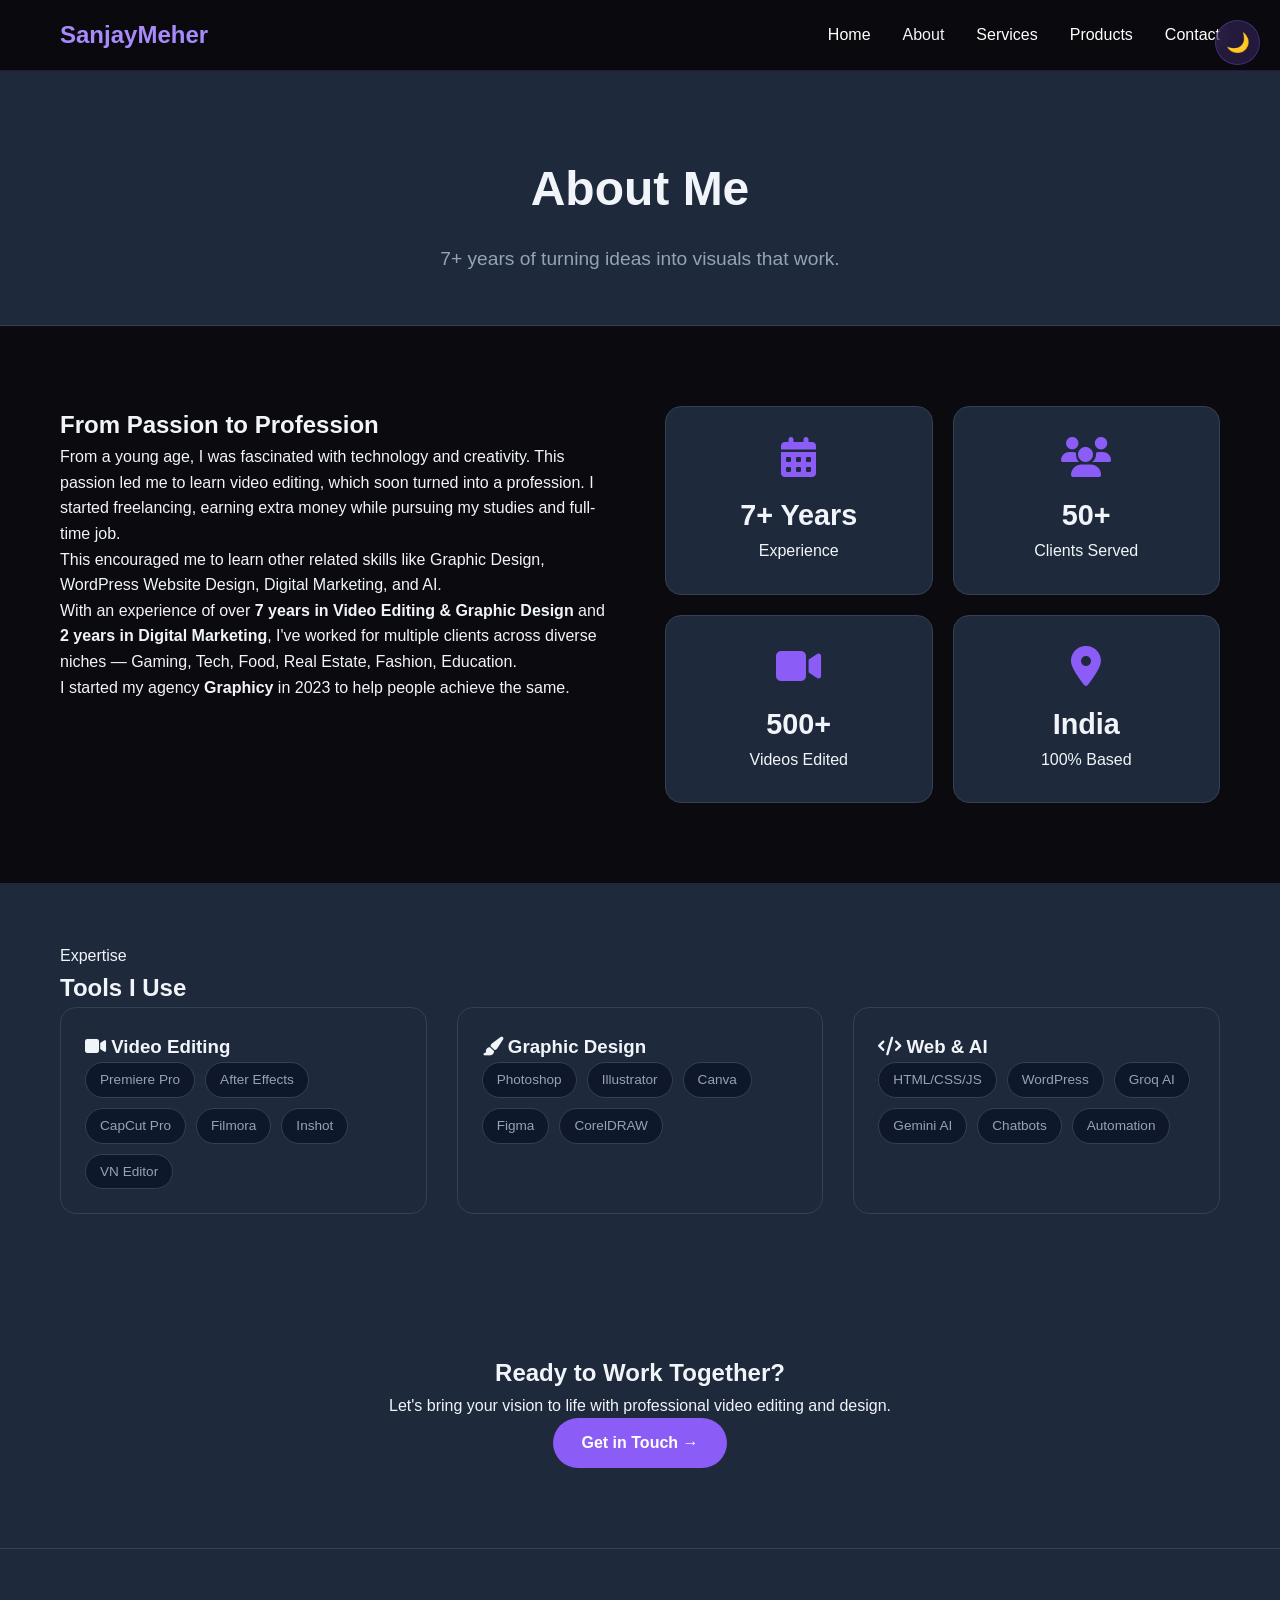
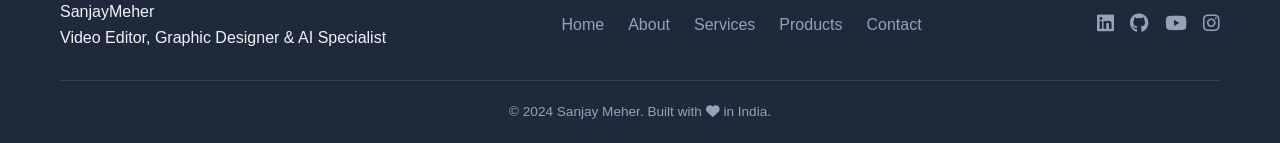
==== commit 022d510c: "Update about.html" ====
--- a/about.html
+++ b/about.html
@@ -16,39 +16,51 @@
         </button>
     </div>
 
-    <!-- Navigation -->
-    <nav>
-        <div class="container nav-container">
-            <div class="logo">
-                <a href="index.html" class="logo-text">Sanjay<span class="accent">Meher</span></a>
+    <!-- Navigation - FIXED to match CSS -->
+    <header class="main-header">
+        <div class="container">
+            <div class="header-content">
+                <div class="logo">
+                    <a href="index.html" class="logo-text">Sanjay<span class="accent">Meher</span></a>
+                </div>
+                
+                <nav class="desktop-nav">
+                    <ul>
+                        <li><a href="index.html">Home</a></li>
+                        <li><a href="about.html" class="active">About</a></li>
+                        <li><a href="services.html">Services</a></li>
+                        <li><a href="products.html">Products</a></li>
+                        <li><a href="contact.html">Contact</a></li>
+                    </ul>
+                </nav>
+                
+                <button class="hamburger-btn" id="hamburgerBtn" aria-label="Menu">
+                    <span></span>
+                    <span></span>
+                    <span></span>
+                </button>
             </div>
-            <ul class="nav-links">
-                <li><a href="index.html">Home</a></li>
-                <li><a href="about.html" class="active">About</a></li>
-                <li><a href="services.html">Services</a></li>
-                <li><a href="products.html">Products</a></li>
-                <li><a href="contact.html">Contact</a></li>
-            </ul>
-            <button class="mobile-menu-btn" id="hamburgerBtn" aria-label="Menu">
-                <i class="fas fa-bars"></i>
-            </button>
         </div>
-    </nav>
+    </header>
 
     <!-- Mobile Menu -->
     <div class="mobile-menu" id="mobileMenu">
-        <ul>
-            <li><a href="index.html">Home</a></li>
-            <li><a href="about.html">About</a></li>
-            <li><a href="services.html">Services</a></li>
-            <li><a href="products.html">Products</a></li>
-            <li><a href="contact.html">Contact</a></li>
-        </ul>
-        <!-- Mobile Theme Toggle -->
-        <div class="mobile-theme-toggle">
-            <button id="themeToggleMobile" class="mobile-theme-btn">
-                <span class="theme-icon">🌙</span> Switch Theme
-            </button>
+        <div class="container">
+            <nav class="mobile-nav">
+                <ul>
+                    <li><a href="index.html">Home</a></li>
+                    <li><a href="about.html">About</a></li>
+                    <li><a href="services.html">Services</a></li>
+                    <li><a href="products.html">Products</a></li>
+                    <li><a href="contact.html">Contact</a></li>
+                </ul>
+            </nav>
+            <!-- Mobile Theme Toggle -->
+            <div class="mobile-theme-toggle">
+                <button id="themeToggleMobile" class="mobile-theme-btn">
+                    <span class="theme-icon">🌙</span> Switch Theme
+                </button>
+            </div>
         </div>
     </div>
 
@@ -101,7 +113,7 @@
     <section class="tools-section">
         <div class="container">
             <div class="section-header">
-                <span class="section-tag">Expertise</span>
+                <div class="section-tag">Expertise</div>
                 <h2 class="section-title">Tools I <span class="accent">Use</span></h2>
             </div>
             <div class="skills-grid">
@@ -157,7 +169,7 @@
         <div class="container">
             <div class="footer-content">
                 <div class="footer-logo">
-                    <span class="logo-text">Sanjay<span class="accent">Meher</span></span>
+                    <div class="logo-text">Sanjay<span class="accent">Meher</span></div>
                     <p>Video Editor, Graphic Designer & AI Specialist</p>
                 </div>
                 <div class="footer-links">
@@ -168,10 +180,10 @@
                     <a href="contact.html">Contact</a>
                 </div>
                 <div class="footer-social">
-                    <a href="#" target="_blank" aria-label="LinkedIn"><i class="fab fa-linkedin"></i></a>
-                    <a href="#" target="_blank" aria-label="GitHub"><i class="fab fa-github"></i></a>
-                    <a href="#" target="_blank" aria-label="YouTube"><i class="fab fa-youtube"></i></a>
-                    <a href="#" target="_blank" aria-label="Instagram"><i class="fab fa-instagram"></i></a>
+                    <a href="#" target="_blank"><i class="fab fa-linkedin"></i></a>
+                    <a href="#" target="_blank"><i class="fab fa-github"></i></a>
+                    <a href="#" target="_blank"><i class="fab fa-youtube"></i></a>
+                    <a href="#" target="_blank"><i class="fab fa-instagram"></i></a>
                 </div>
             </div>
             <div class="footer-bottom">
--- a/style.css
+++ b/style.css
@@ -49,146 +49,129 @@
     padding: 0 20px;
 }
 
-/* ========== Typography ========== */
-.accent {
-    color: var(--accent);
-}
-
-.section-header {
-    text-align: center;
-    margin-bottom: 60px;
-}
-
-.section-tag {
-    display: inline-block;
-    background: var(--accent);
-    color: white;
-    font-size: 0.85rem;
-    font-weight: 600;
-    padding: 6px 14px;
-    border-radius: 20px;
-    margin-bottom: 20px;
-    letter-spacing: 0.5px;
-}
-
-.section-title {
-    font-size: 2.5rem;
-    margin-bottom: 16px;
-}
-
-.section-subtitle {
-    color: var(--text-secondary);
-    font-size: 1.1rem;
-    max-width: 600px;
-    margin: 0 auto;
-}
-
-/* ========== Theme Toggle ========== */
+/* ========== THEME TOGGLE (FIXED) ========== */
 .theme-toggle {
     position: fixed;
     top: 20px;
     right: 20px;
-    z-index: 1000;
-}
-
-#themeBtn {
-    background: var(--bg-card);
-    border: 1px solid var(--border);
+    z-index: 1001;
+}
+
+#themeToggleDesktop {
+    background: rgba(139, 92, 246, 0.2);
+    border: 1px solid rgba(139, 92, 246, 0.3);
     border-radius: 50%;
     width: 45px;
     height: 45px;
     cursor: pointer;
     font-size: 1.2rem;
-    color: var(--text-primary);
     transition: all 0.3s ease;
     display: flex;
     align-items: center;
     justify-content: center;
-}
-
-#themeBtn:hover {
-    background: var(--accent);
-    color: white;
-    border-color: var(--accent);
+    backdrop-filter: blur(10px);
+    color: var(--text-primary);
+}
+
+#themeToggleDesktop:hover {
+    background: rgba(139, 92, 246, 0.4);
     transform: scale(1.05);
 }
 
-/* ========== Navigation ========== */
-nav {
-    background: var(--bg-primary);
-    border-bottom: 1px solid var(--border);
+body.light-theme #themeToggleDesktop {
+    background: rgba(139, 92, 246, 0.1);
+    border-color: rgba(139, 92, 246, 0.3);
+}
+
+body.light-theme #themeToggleDesktop:hover {
+    background: rgba(139, 92, 246, 0.2);
+}
+
+@media (max-width: 768px) {
+    .theme-toggle {
+        display: none;
+    }
+}
+
+/* ========== NAVIGATION (FIXED - WORKS ON ALL PAGES) ========== */
+.main-header {
+    background: rgba(10, 10, 15, 0.95);
+    backdrop-filter: blur(10px);
     position: sticky;
     top: 0;
-    z-index: 100;
-    backdrop-filter: blur(10px);
-    transition: background 0.3s ease, border-color 0.3s ease;
-}
-
-.nav-container {
+    z-index: 1000;
+    border-bottom: 1px solid rgba(139, 92, 246, 0.2);
+}
+
+.header-content {
     display: flex;
     justify-content: space-between;
     align-items: center;
-    height: 70px;
-}
-
-.logo-text {
+    padding: 1rem 0;
+}
+
+.logo a {
     font-size: 1.5rem;
     font-weight: 700;
-}
-
-.logo-text a {
-    color: var(--text-primary);
+    color: #a78bfa;
     text-decoration: none;
-    transition: color 0.3s ease;
-}
-
-.logo-text a:hover {
-    color: var(--accent);
-}
-
-.nav-links {
-    display: flex;
-    gap: 32px;
+}
+
+.desktop-nav ul {
+    display: flex;
+    gap: 2rem;
     list-style: none;
 }
 
-.nav-links a {
-    color: var(--text-primary);
+.desktop-nav a {
+    color: #ffffff;
     text-decoration: none;
     font-weight: 500;
-    transition: color 0.3s ease;
-}
-
-.nav-links a:hover,
-.nav-links a.active {
-    color: var(--accent);
-}
-
-.mobile-menu-btn {
+    transition: color 0.3s;
+}
+
+.desktop-nav a:hover,
+.desktop-nav a.active {
+    color: #a78bfa;
+}
+
+/* Hamburger Button */
+.hamburger-btn {
     display: none;
+    flex-direction: column;
+    gap: 5px;
     background: none;
     border: none;
-    font-size: 1.5rem;
     cursor: pointer;
-    color: var(--text-primary);
-    transition: color 0.3s ease;
-}
-
-.mobile-menu-btn:hover {
-    color: var(--accent);
-}
-
+    padding: 5px;
+}
+
+.hamburger-btn span {
+    width: 25px;
+    height: 2px;
+    background: #a78bfa;
+    transition: 0.3s;
+}
+
+.hamburger-btn.active span:nth-child(1) {
+    transform: rotate(45deg) translate(5px, 5px);
+}
+
+.hamburger-btn.active span:nth-child(2) {
+    opacity: 0;
+}
+
+.hamburger-btn.active span:nth-child(3) {
+    transform: rotate(-45deg) translate(7px, -7px);
+}
+
+/* Mobile Menu */
 .mobile-menu {
     display: none;
-    position: fixed;
-    top: 70px;
-    left: 0;
-    right: 0;
-    background: var(--bg-primary);
-    border-bottom: 1px solid var(--border);
-    padding: 20px;
-    z-index: 99;
-    transition: background 0.3s ease, border-color 0.3s ease;
+    background: rgba(10, 10, 15, 0.98);
+    backdrop-filter: blur(10px);
+    border-top: 1px solid rgba(139, 92, 246, 0.2);
+    padding: 1.5rem 0;
 }
 
 .mobile-menu.active {
@@ -196,71 +179,106 @@
     animation: slideDown 0.3s ease;
 }
 
-@keyframes slideDown {
-    from {
-        opacity: 0;
-        transform: translateY(-10px);
-    }
-    to {
-        opacity: 1;
-        transform: translateY(0);
-    }
-}
-
-.mobile-menu ul {
+.mobile-nav ul {
     list-style: none;
 }
 
-.mobile-menu li {
-    margin-bottom: 15px;
-}
-
-.mobile-menu a {
-    color: var(--text-primary);
+.mobile-nav li {
+    margin-bottom: 1rem;
+}
+
+.mobile-nav a {
+    color: #ffffff;
     text-decoration: none;
     font-size: 1.1rem;
-    transition: color 0.3s ease;
     display: block;
-    padding: 8px 0;
-}
-
-.mobile-menu a:hover {
-    color: var(--accent);
-}
-
-/* Mobile Theme Toggle */
+    padding: 0.5rem 0;
+    transition: color 0.3s;
+}
+
+.mobile-nav a:hover {
+    color: #a78bfa;
+}
+
+/* Mobile Theme Button */
 .mobile-theme-toggle {
-    margin-top: 15px;
-    padding-top: 15px;
-    border-top: 1px solid var(--border);
-}
-
-.mobile-theme-btn {
+    margin-top: 1.5rem;
+    padding-top: 1rem;
+    border-top: 1px solid rgba(139, 92, 246, 0.2);
+}
+
+#themeToggleMobile {
     width: 100%;
-    background: var(--bg-card);
-    border: 1px solid var(--border);
-    border-radius: 12px;
+    background: rgba(139, 92, 246, 0.2);
+    border: 1px solid rgba(139, 92, 246, 0.3);
+    border-radius: 8px;
     padding: 12px;
-    color: var(--text-primary);
+    color: #ffffff;
     font-size: 1rem;
     cursor: pointer;
     display: flex;
     align-items: center;
     justify-content: center;
-    gap: 10px;
-    transition: all 0.3s ease;
-}
-
-.mobile-theme-btn:hover {
-    background: var(--accent);
-    color: white;
-    border-color: var(--accent);
-}
-
-/* Desktop theme toggle */
+    gap: 8px;
+    transition: all 0.3s;
+}
+
+#themeToggleMobile:hover {
+    background: rgba(139, 92, 246, 0.4);
+}
+
+/* Light Theme Navigation */
+body.light-theme .main-header {
+    background: rgba(255, 255, 255, 0.95);
+    border-bottom-color: rgba(139, 92, 246, 0.3);
+}
+
+body.light-theme .desktop-nav a {
+    color: #1a1a2e;
+}
+
+body.light-theme .desktop-nav a:hover,
+body.light-theme .desktop-nav a.active {
+    color: #6d28d9;
+}
+
+body.light-theme .mobile-menu {
+    background: rgba(255, 255, 255, 0.98);
+}
+
+body.light-theme .mobile-nav a {
+    color: #1a1a2e;
+}
+
+body.light-theme .mobile-nav a:hover {
+    color: #6d28d9;
+}
+
+body.light-theme #themeToggleMobile {
+    background: rgba(139, 92, 246, 0.1);
+    color: #1a1a2e;
+}
+
+body.light-theme #themeToggleMobile:hover {
+    background: rgba(139, 92, 246, 0.2);
+}
+
+body.light-theme .hamburger-btn span {
+    background: #1a1a2e;
+}
+
+/* Responsive Navigation */
 @media (max-width: 768px) {
-    .theme-toggle {
+    .desktop-nav {
         display: none;
+    }
+    
+    .hamburger-btn {
+        display: flex;
+    }
+    
+    .header-content {
+        gap: 1rem;
     }
 }
 
@@ -272,40 +290,52 @@
 
 /* ========== Hero Section ========== */
 .hero {
-    padding: 100px 0 80px;
+    padding: 4rem 0 3rem;
     text-align: center;
 }
 
-.hero-badge {
+.badge {
     display: inline-block;
-    background: var(--bg-card);
-    border: 1px solid var(--border);
+    background: rgba(139,92,246,.15);
+    color: #a78bfa;
+    padding: .5rem 1.1rem;
     border-radius: 50px;
-    padding: 8px 20px;
-    font-size: 0.85rem;
-    color: var(--text-secondary);
-    margin-bottom: 30px;
-    transition: background 0.3s ease, border-color 0.3s ease;
-}
-
-.hero-title {
-    font-size: 3.5rem;
-    line-height: 1.2;
-    margin-bottom: 24px;
-}
-
-.hero-subtitle {
-    font-size: 1.2rem;
-    color: var(--text-secondary);
-    max-width: 700px;
-    margin: 0 auto 32px;
+    font-size: .82rem;
+    margin-bottom: 1.5rem;
+    border: 1px solid rgba(139,92,246,.3);
+}
+
+body.light-theme .badge {
+    background: rgba(139, 92, 246, 0.1);
+    color: #6d28d9;
+    border-color: rgba(139, 92, 246, 0.3);
+}
+
+.hero h1 {
+    font-size: 3rem;
+    font-weight: 700;
+    margin-bottom: 1rem;
+}
+
+.hero h1 .purple {
+    color: #a78bfa;
+}
+
+body.light-theme .hero h1 .purple {
+    color: #6d28d9;
+}
+
+.subheadline {
+    font-size: 1.15rem;
+    color: #9090b8;
+    max-width: 680px;
+    margin: 0 auto 2rem;
 }
 
 .hero-buttons {
     display: flex;
-    gap: 16px;
+    gap: 1rem;
     justify-content: center;
-    margin-bottom: 40px;
     flex-wrap: wrap;
 }
 
@@ -331,7 +361,6 @@
 .btn-primary:hover {
     background: var(--accent-hover);
     transform: translateY(-2px);
-    box-shadow: 0 4px 12px rgba(139, 92, 246, 0.3);
 }
 
 .btn-secondary {
@@ -346,20 +375,115 @@
     transform: translateY(-2px);
 }
 
-.trust-badge {
-    color: var(--text-secondary);
-    font-size: 0.9rem;
-}
-
-/* ========== Services Section ========== */
-.services {
-    padding: 80px 0;
-}
-
+/* ========== Trust Bar ========== */
+.trust-bar {
+    background: rgba(139,92,246,.05);
+    padding: 1.25rem;
+    border-radius: 16px;
+    margin: 2rem 0;
+    text-align: center;
+    border: 1px solid rgba(139,92,246,.1);
+}
+
+.trust-bar p { 
+    color: #a78bfa; 
+    font-weight: 600; 
+    margin-bottom: .75rem; 
+}
+
+.trust-icons { 
+    display: flex; 
+    justify-content: center; 
+    gap: 2rem; 
+    flex-wrap: wrap; 
+}
+
+.trust-icons span { 
+    color: #9090b8; 
+    font-size: .88rem; 
+}
+
+body.light-theme .trust-bar {
+    background: rgba(139, 92, 246, 0.08);
+}
+
+body.light-theme .trust-bar p {
+    color: #6d28d9;
+}
+
+body.light-theme .trust-icons span {
+    color: #4a4a6a;
+}
+
+/* ========== Brands Section ========== */
+.brands-section { 
+    margin: 3rem 0; 
+    text-align: center; 
+}
+
+.brands-title { 
+    color: #a78bfa; 
+    font-size: .78rem; 
+    letter-spacing: 1.5px; 
+    margin-bottom: 1.5rem; 
+}
+
+.brands-logos {
+    display: flex;
+    flex-wrap: wrap;
+    justify-content: center;
+    align-items: center;
+    gap: 1.5rem 2rem;
+}
+
+.brand-item {
+    display: flex;
+    flex-direction: column;
+    align-items: center;
+    gap: .4rem;
+    width: 80px;
+    transition: transform .25s;
+}
+
+.brand-item:hover { 
+    transform: translateY(-3px); 
+}
+
+.brand-item img {
+    width: 60px;
+    height: 60px;
+    object-fit: contain;
+    background: rgba(255,255,255,.05);
+    padding: 6px;
+    border-radius: 10px;
+    border: 1px solid rgba(255,255,255,.07);
+}
+
+.brand-item span {
+    font-size: .62rem;
+    color: #6060a0;
+    text-align: center;
+}
+
+body.light-theme .brands-title {
+    color: #6d28d9;
+}
+
+body.light-theme .brand-item img {
+    background: rgba(0, 0, 0, 0.03);
+    border-color: rgba(0, 0, 0, 0.1);
+}
+
+body.light-theme .brand-item span {
+    color: #8a8aaa;
+}
+
+/* ========== Services Grid (Homepage) ========== */
 .services-grid {
     display: grid;
     grid-template-columns: repeat(auto-fit, minmax(350px, 1fr));
     gap: 30px;
+    margin: 2rem 0;
 }
 
 .service-card {
@@ -373,18 +497,17 @@
 .service-card:hover {
     transform: translateY(-5px);
     border-color: var(--accent);
-    box-shadow: 0 10px 30px rgba(0, 0, 0, 0.1);
 }
 
 .service-icon {
-    font-size: 2.5rem;
-    color: var(--accent);
-    margin-bottom: 20px;
+    font-size: 2rem;
+    margin-bottom: .75rem;
 }
 
 .service-card h3 {
     font-size: 1.3rem;
     margin-bottom: 12px;
+    color: #a78bfa;
 }
 
 .service-card p {
@@ -392,24 +515,59 @@
     margin-bottom: 16px;
 }
 
-.service-features {
+.problem-line {
+    font-size: .82rem;
+    color: #6060a0;
+    font-style: italic;
+    margin-bottom: .6rem;
+    border-left: 2px solid rgba(139,92,246,.3);
+    padding-left: .6rem;
+}
+
+.feature-list {
     list-style: none;
-    margin-top: 16px;
-}
-
-.service-features li {
-    color: var(--text-secondary);
-    font-size: 0.9rem;
-    padding: 6px 0;
-    padding-left: 20px;
-    position: relative;
-}
-
-.service-features li::before {
+    margin: .5rem 0;
+}
+
+.feature-list li {
+    color: #8080a8;
+    font-size: .82rem;
+    padding: .2rem 0;
+    display: flex;
+    align-items: center;
+    gap: .5rem;
+}
+
+.feature-list li::before {
     content: "✓";
-    color: var(--accent);
-    position: absolute;
-    left: 0;
+    color: #8b5cf6;
+}
+
+.quote-btn {
+    display: inline-block;
+    margin-top: .5rem;
+    padding: .45rem 1rem;
+    background: rgba(139,92,246,.1);
+    border: 1px solid rgba(139,92,246,.3);
+    border-radius: 6px;
+    color: #a78bfa;
+    text-decoration: none;
+    font-size: .82rem;
+    transition: all 0.3s ease;
+}
+
+.quote-btn:hover {
+    background: #8b5cf6;
+    color: #fff;
+}
+
+body.light-theme .service-card {
+    background: #ffffff;
+    border-color: rgba(0, 0, 0, 0.1);
+}
+
+body.light-theme .service-card h3 {
+    color: #6d28d9;
 }
 
 /* ========== Page Hero ========== */
@@ -418,7 +576,6 @@
     text-align: center;
     background: var(--bg-secondary);
     border-bottom: 1px solid var(--border);
-    transition: background 0.3s ease, border-color 0.3s ease;
 }
 
 .page-hero h1 {
@@ -455,7 +612,6 @@
 .service-card-full:hover {
     transform: translateY(-5px);
     border-color: var(--accent);
-    box-shadow: 0 10px 30px rgba(0, 0, 0, 0.1);
 }
 
 .service-card-full .service-icon {
@@ -466,56 +622,6 @@
 .service-card-full h3 {
     font-size: 1.3rem;
     margin-bottom: 15px;
-}
-
-.service-card-full p {
-    color: var(--text-secondary);
-    margin-bottom: 15px;
-    line-height: 1.6;
-}
-
-.feature-list {
-    list-style: none;
-    margin: 15px 0;
-}
-
-.feature-list li {
-    color: var(--text-secondary);
-    padding: 5px 0;
-    padding-left: 20px;
-    position: relative;
-    font-size: 0.9rem;
-}
-
-.feature-list li::before {
-    content: "✓";
-    color: var(--accent);
-    position: absolute;
-    left: 0;
-}
-
-.problem-line {
-    font-style: italic;
-    color: var(--accent);
-    margin: 10px 0;
-    font-size: 0.95rem;
-}
-
-.quote-btn {
-    display: inline-block;
-    margin-top: 20px;
-    padding: 10px 20px;
-    background: var(--accent);
-    color: white;
-    text-decoration: none;
-    border-radius: 50px;
-    font-weight: 600;
-    transition: all 0.3s ease;
-}
-
-.quote-btn:hover {
-    background: var(--accent-hover);
-    transform: translateX(5px);
 }
 
 .service-price {
@@ -524,14 +630,12 @@
     border-top: 1px solid var(--border);
     font-weight: 600;
     color: var(--accent);
-    font-size: 1.1rem;
-}
-
-/* How It Works Steps */
+}
+
+/* Steps */
 .how-it-works {
     padding: 60px 0;
     background: var(--bg-secondary);
-    transition: background 0.3s ease;
 }
 
 .steps-grid {
@@ -547,12 +651,6 @@
     background: var(--bg-card);
     border: 1px solid var(--border);
     border-radius: 20px;
-    transition: all 0.3s ease;
-}
-
-.step-card:hover {
-    transform: translateY(-5px);
-    border-color: var(--accent);
 }
 
 .step-number {
@@ -569,14 +667,6 @@
     margin: 0 auto 20px;
 }
 
-.step-card h3 {
-    margin-bottom: 10px;
-}
-
-.step-card p {
-    color: var(--text-secondary);
-}
-
 /* ========== Contact Page ========== */
 .contact-section {
     padding: 60px 0;
@@ -600,12 +690,6 @@
     border-radius: 20px;
     padding: 25px;
     text-align: center;
-    transition: all 0.3s ease;
-}
-
-.contact-card-large:hover {
-    transform: translateY(-5px);
-    border-color: var(--accent);
 }
 
 .contact-card-large i {
@@ -614,19 +698,8 @@
     margin-bottom: 15px;
 }
 
-.contact-card-large h3 {
-    margin-bottom: 8px;
-}
-
-.contact-card-large p {
-    color: var(--text-secondary);
-    margin-bottom: 15px;
-}
-
-.btn-call {
+.btn-whatsapp, .btn-email, .btn-call {
     display: inline-block;
-    background: var(--accent);
-    color: white;
     padding: 10px 20px;
     border-radius: 50px;
     text-decoration: none;
@@ -634,9 +707,14 @@
     transition: all 0.3s ease;
 }
 
-.btn-call:hover {
-    background: var(--accent-hover);
-    transform: scale(1.05);
+.btn-whatsapp {
+    background: #25D366;
+    color: white;
+}
+
+.btn-email, .btn-call {
+    background: var(--accent);
+    color: white;
 }
 
 .contact-form-full {
@@ -644,12 +722,6 @@
     border: 1px solid var(--border);
     border-radius: 20px;
     padding: 30px;
-    transition: background 0.3s ease, border-color 0.3s ease;
-}
-
-.contact-form-full h3 {
-    font-size: 1.5rem;
-    margin-bottom: 20px;
 }
 
 .form-row {
@@ -668,36 +740,17 @@
     border: 1px solid var(--border);
     border-radius: 12px;
     color: var(--text-primary);
-    font-family: inherit;
-    transition: all 0.3s ease;
-}
-
-.contact-form-full input:focus,
-.contact-form-full select:focus,
-.contact-form-full textarea:focus {
-    outline: none;
-    border-color: var(--accent);
-    box-shadow: 0 0 0 3px rgba(139, 92, 246, 0.1);
 }
 
 .btn-block {
     width: 100%;
     justify-content: center;
-    margin-top: 10px;
-}
-
-.form-note {
-    text-align: center;
-    font-size: 0.85rem;
-    color: var(--text-secondary);
-    margin-top: 15px;
-}
-
-/* FAQ Section */
+}
+
+/* FAQ */
 .faq-section {
     padding: 60px 0;
     background: var(--bg-secondary);
-    transition: background 0.3s ease;
 }
 
 .faq-grid {
@@ -712,23 +765,11 @@
     border: 1px solid var(--border);
     border-radius: 16px;
     padding: 24px;
-    transition: all 0.3s ease;
-}
-
-.faq-item:hover {
-    transform: translateY(-3px);
-    border-color: var(--accent);
 }
 
 .faq-item h3 {
-    font-size: 1.1rem;
+    color: var(--accent);
     margin-bottom: 12px;
-    color: var(--accent);
-}
-
-.faq-item p {
-    color: var(--text-secondary);
-    line-height: 1.6;
 }
 
 /* ========== About Page ========== */
@@ -740,18 +781,6 @@
     display: grid;
     grid-template-columns: 1fr 1fr;
     gap: 50px;
-    align-items: start;
-}
-
-.about-content h2 {
-    font-size: 2rem;
-    margin-bottom: 20px;
-}
-
-.about-content p {
-    color: var(--text-secondary);
-    margin-bottom: 16px;
-    line-height: 1.8;
 }
 
 .about-stats {
@@ -766,12 +795,6 @@
     border-radius: 16px;
     padding: 30px 20px;
     text-align: center;
-    transition: all 0.3s ease;
-}
-
-.stat-card:hover {
-    transform: translateY(-5px);
-    border-color: var(--accent);
 }
 
 .stat-card i {
@@ -782,150 +805,11 @@
 
 .stat-card h3 {
     font-size: 1.8rem;
-    margin-bottom: 5px;
-}
-
-.stat-card p {
-    color: var(--text-secondary);
-    font-size: 0.9rem;
 }
 
 .tools-section {
     padding: 60px 0;
     background: var(--bg-secondary);
-    transition: background 0.3s ease;
-}
-
-/* ========== Products Page ========== */
-.products-section {
-    padding: 60px 0;
-}
-
-.products-header {
-    display: flex;
-    justify-content: space-between;
-    align-items: center;
-    flex-wrap: wrap;
-    gap: 20px;
-    margin-bottom: 40px;
-}
-
-.products-count {
-    color: var(--text-secondary);
-    font-size: 0.9rem;
-}
-
-.search-input {
-    padding: 10px 16px;
-    background: var(--bg-card);
-    border: 1px solid var(--border);
-    border-radius: 50px;
-    color: var(--text-primary);
-    width: 250px;
-    font-size: 0.9rem;
-    transition: all 0.3s ease;
-}
-
-.search-input:focus {
-    outline: none;
-    border-color: var(--accent);
-    box-shadow: 0 0 0 3px rgba(139, 92, 246, 0.1);
-}
-
-.products-grid {
-    display: grid;
-    grid-template-columns: repeat(auto-fill, minmax(300px, 1fr));
-    gap: 30px;
-}
-
-.product-card {
-    background: var(--bg-card);
-    border: 1px solid var(--border);
-    border-radius: 16px;
-    overflow: hidden;
-    transition: all 0.3s ease;
-}
-
-.product-card:hover {
-    transform: translateY(-5px);
-    border-color: var(--accent);
-    box-shadow: 0 10px 30px rgba(0, 0, 0, 0.1);
-}
-
-.product-image {
-    position: relative;
-    height: 200px;
-    overflow: hidden;
-}
-
-.product-image img {
-    width: 100%;
-    height: 100%;
-    object-fit: cover;
-    transition: transform 0.3s ease;
-}
-
-.product-card:hover .product-image img {
-    transform: scale(1.05);
-}
-
-.product-price-tag {
-    position: absolute;
-    top: 12px;
-    right: 12px;
-    background: var(--accent);
-    color: white;
-    padding: 4px 12px;
-    border-radius: 20px;
-    font-size: 0.85rem;
-    font-weight: 600;
-}
-
-.product-info {
-    padding: 20px;
-}
-
-.product-info h3 {
-    font-size: 1.2rem;
-    margin-bottom: 10px;
-}
-
-.product-info p {
-    color: var(--text-secondary);
-    font-size: 0.9rem;
-    margin-bottom: 15px;
-    line-height: 1.5;
-}
-
-.product-category {
-    display: inline-block;
-    background: var(--bg-primary);
-    border: 1px solid var(--border);
-    padding: 4px 10px;
-    border-radius: 20px;
-    font-size: 0.75rem;
-    color: var(--text-secondary);
-    margin-bottom: 15px;
-}
-
-.btn-small {
-    padding: 8px 16px;
-    font-size: 0.85rem;
-    width: 100%;
-    justify-content: center;
-}
-
-.loading-spinner, .no-results {
-    text-align: center;
-    padding: 60px;
-    color: var(--text-secondary);
-}
-
-/* ========== Skills Section ========== */
-.skills {
-    padding: 80px 0;
-    background: var(--bg-secondary);
-    transition: background 0.3s ease;
 }
 
 .skills-grid {
@@ -939,24 +823,6 @@
     border: 1px solid var(--border);
     border-radius: 16px;
     padding: 24px;
-    transition: all 0.3s ease;
-}
-
-.skill-category:hover {
-    transform: translateY(-3px);
-    border-color: var(--accent);
-}
-
-.skill-category h3 {
-    font-size: 1.2rem;
-    margin-bottom: 20px;
-    display: flex;
-    align-items: center;
-    gap: 10px;
-}
-
-.skill-category h3 i {
-    color: var(--accent);
 }
 
 .skill-items {
@@ -972,133 +838,97 @@
     border-radius: 20px;
     font-size: 0.85rem;
     border: 1px solid var(--border);
+}
+
+/* ========== Products Page ========== */
+.products-section {
+    padding: 60px 0;
+}
+
+.products-header {
+    display: flex;
+    justify-content: space-between;
+    align-items: center;
+    flex-wrap: wrap;
+    gap: 20px;
+    margin-bottom: 40px;
+}
+
+.products-grid {
+    display: grid;
+    grid-template-columns: repeat(auto-fill, minmax(300px, 1fr));
+    gap: 30px;
+}
+
+.product-card {
+    background: var(--bg-card);
+    border: 1px solid var(--border);
+    border-radius: 16px;
+    overflow: hidden;
     transition: all 0.3s ease;
 }
 
-.skill-items span:hover {
+.product-card:hover {
+    transform: translateY(-5px);
     border-color: var(--accent);
-    color: var(--accent);
-}
-
-/* ========== Contact Section ========== */
-.contact {
-    padding: 80px 0;
-}
-
-.contact-grid {
+}
+
+.product-image {
+    height: 200px;
+    overflow: hidden;
+}
+
+.product-image img {
+    width: 100%;
+    height: 100%;
+    object-fit: cover;
+}
+
+.product-info {
+    padding: 20px;
+}
+
+.product-price-tag {
+    background: var(--accent);
+    color: white;
+    padding: 4px 12px;
+    border-radius: 20px;
+    font-size: 0.85rem;
+    display: inline-block;
+}
+
+/* ========== Guarantee, Course, CTA ========== */
+.guarantee-banner {
+    background: #12121a;
+    border-radius: 24px;
+    padding: 2rem;
+    text-align: center;
+    margin: 3rem 0;
+}
+
+.course-highlight {
+    background: #0e0e1a;
+    border-radius: 24px;
+    padding: 2rem;
+    margin: 3rem 0;
     display: grid;
     grid-template-columns: 1fr 1fr;
-    gap: 40px;
-}
-
-.contact-info {
-    display: flex;
-    flex-direction: column;
-    gap: 24px;
-}
-
-.contact-card {
-    background: var(--bg-card);
-    border: 1px solid var(--border);
-    border-radius: 20px;
-    padding: 30px;
+    gap: 2rem;
+    align-items: center;
+}
+
+.final-cta {
     text-align: center;
-    transition: all 0.3s ease;
-}
-
-.contact-card:hover {
-    transform: translateY(-5px);
-    border-color: var(--accent);
-}
-
-.contact-card i {
-    font-size: 2.5rem;
-    color: var(--accent);
-    margin-bottom: 15px;
-}
-
-.contact-card h3 {
-    margin-bottom: 8px;
-}
-
-.contact-card p {
-    color: var(--text-secondary);
-    margin-bottom: 20px;
-}
-
-.btn-whatsapp, .btn-email {
-    display: inline-block;
-    padding: 10px 20px;
-    border-radius: 50px;
-    text-decoration: none;
-    font-weight: 600;
-    transition: all 0.3s ease;
-}
-
-.btn-whatsapp {
-    background: #25D366;
-    color: white;
-}
-
-.btn-whatsapp:hover {
-    transform: scale(1.05);
-    box-shadow: 0 4px 12px rgba(37, 211, 102, 0.3);
-}
-
-.btn-email {
-    background: var(--accent);
-    color: white;
-}
-
-.btn-email:hover {
-    background: var(--accent-hover);
-    transform: scale(1.05);
-}
-
-.contact-form {
-    background: var(--bg-card);
-    border: 1px solid var(--border);
-    border-radius: 20px;
-    padding: 30px;
-    transition: background 0.3s ease;
-}
-
-.contact-form input,
-.contact-form textarea {
-    width: 100%;
-    padding: 12px 16px;
-    margin-bottom: 16px;
-    background: var(--bg-primary);
-    border: 1px solid var(--border);
-    border-radius: 12px;
-    color: var(--text-primary);
-    font-family: inherit;
-    transition: all 0.3s ease;
-}
-
-.contact-form input:focus,
-.contact-form textarea:focus {
-    outline: none;
-    border-color: var(--accent);
-    box-shadow: 0 0 0 3px rgba(139, 92, 246, 0.1);
-}
-
-/* ========== CTA Section ========== */
+    margin: 2rem 0 4rem;
+    padding: 2.5rem;
+    background: rgba(139,92,246,.05);
+    border-radius: 24px;
+}
+
 .cta-section {
     padding: 80px 0;
     background: var(--bg-secondary);
     text-align: center;
-    transition: background 0.3s ease;
-}
-
-.cta-content h2 {
-    font-size: 2rem;
-    margin-bottom: 16px;
-}
-
-.cta-content p {
-    color: var(--text-secondary);
-    margin-bottom: 30px;
 }
 
 /* ========== Footer ========== */
@@ -1106,7 +936,6 @@
     background: var(--bg-secondary);
     border-top: 1px solid var(--border);
     padding: 50px 0 20px;
-    transition: background 0.3s ease, border-color 0.3s ease;
 }
 
 .footer-content {
@@ -1118,12 +947,6 @@
     margin-bottom: 30px;
 }
 
-.footer-logo p {
-    color: var(--text-secondary);
-    font-size: 0.9rem;
-    margin-top: 8px;
-}
-
 .footer-links {
     display: flex;
     gap: 24px;
@@ -1133,7 +956,6 @@
 .footer-links a {
     color: var(--text-secondary);
     text-decoration: none;
-    transition: color 0.3s ease;
 }
 
 .footer-links a:hover {
@@ -1164,35 +986,54 @@
     font-size: 0.85rem;
 }
 
-/* ========== Responsive Design ========== */
+/* ========== WhatsApp Float ========== */
+.whatsapp-float {
+    position: fixed; 
+    bottom: 20px; 
+    right: 20px;
+    background: #25D366;
+    width: 60px; 
+    height: 60px;
+    border-radius: 50%;
+    display: flex; 
+    align-items: center; 
+    justify-content: center;
+    transition: transform .3s;
+    z-index: 1000;
+    text-decoration: none;
+}
+
+.whatsapp-float i {
+    font-size: 32px;
+    color: white;
+}
+
+/* ========== Responsive ========== */
 @media (max-width: 768px) {
-    .nav-links {
-        display: none;
+    .services-grid,
+    .services-grid-full,
+    .contact-grid-full,
+    .about-grid,
+    .course-highlight {
+        grid-template-columns: 1fr;
     }
     
-    .mobile-menu-btn {
-        display: block;
-    }
-    
-    .hero-title {
-        font-size: 2.2rem;
-    }
-    
+    .hero h1,
+    .page-hero h1,
     .section-title {
         font-size: 1.8rem;
     }
     
-    .services-grid,
-    .services-grid-full {
-        grid-template-columns: 1fr;
+    .brand-item {
+        width: 65px;
     }
     
-    .contact-grid,
-    .contact-grid-full {
-        grid-template-columns: 1fr;
+    .brand-item img {
+        width: 50px;
+        height: 50px;
     }
     
-    .about-grid {
+    .form-row {
         grid-template-columns: 1fr;
     }
     
@@ -1201,17 +1042,6 @@
         text-align: center;
     }
     
-    .hero-buttons {
-        flex-direction: column;
-        align-items: center;
-    }
-    
-    .btn {
-        width: 100%;
-        max-width: 250px;
-        justify-content: center;
-    }
-    
     .products-header {
         flex-direction: column;
         align-items: flex-start;
@@ -1219,46 +1049,6 @@
     
     .search-input {
         width: 100%;
-    }
-    
-    .products-grid {
-        grid-template-columns: 1fr;
-    }
-    
-    .page-hero h1 {
-        font-size: 2rem;
-    }
-    
-    .steps-grid,
-    .faq-grid {
-        grid-template-columns: 1fr;
-    }
-    
-    .form-row {
-        grid-template-columns: 1fr;
-    }
-}
-
-@media (max-width: 480px) {
-    .container {
-        padding: 0 16px;
-    }
-    
-    .hero {
-        padding: 60px 0;
-    }
-    
-    .hero-title {
-        font-size: 1.8rem;
-    }
-    
-    .section-title {
-        font-size: 1.5rem;
-    }
-    
-    .service-card,
-    .service-card-full {
-        padding: 20px;
     }
 }
 
@@ -1274,11 +1064,22 @@
     }
 }
 
+@keyframes slideDown {
+    from {
+        opacity: 0;
+        transform: translateY(-10px);
+    }
+    to {
+        opacity: 1;
+        transform: translateY(0);
+    }
+}
+
 .service-card, .step-card, .faq-item, .product-card {
     animation: fadeInUp 0.6s ease forwards;
 }
 
-/* ========== Scrollbar Styling ========== */
+/* ========== Scrollbar ========== */
 ::-webkit-scrollbar {
     width: 10px;
 }
@@ -1295,14 +1096,3 @@
 ::-webkit-scrollbar-thumb:hover {
     background: var(--accent);
 }
-
-/* ========== Selection Styling ========== */
-::selection {
-    background: var(--accent);
-    color: white;
-}
-
-::-moz-selection {
-    background: var(--accent);
-    color: white;
-}
